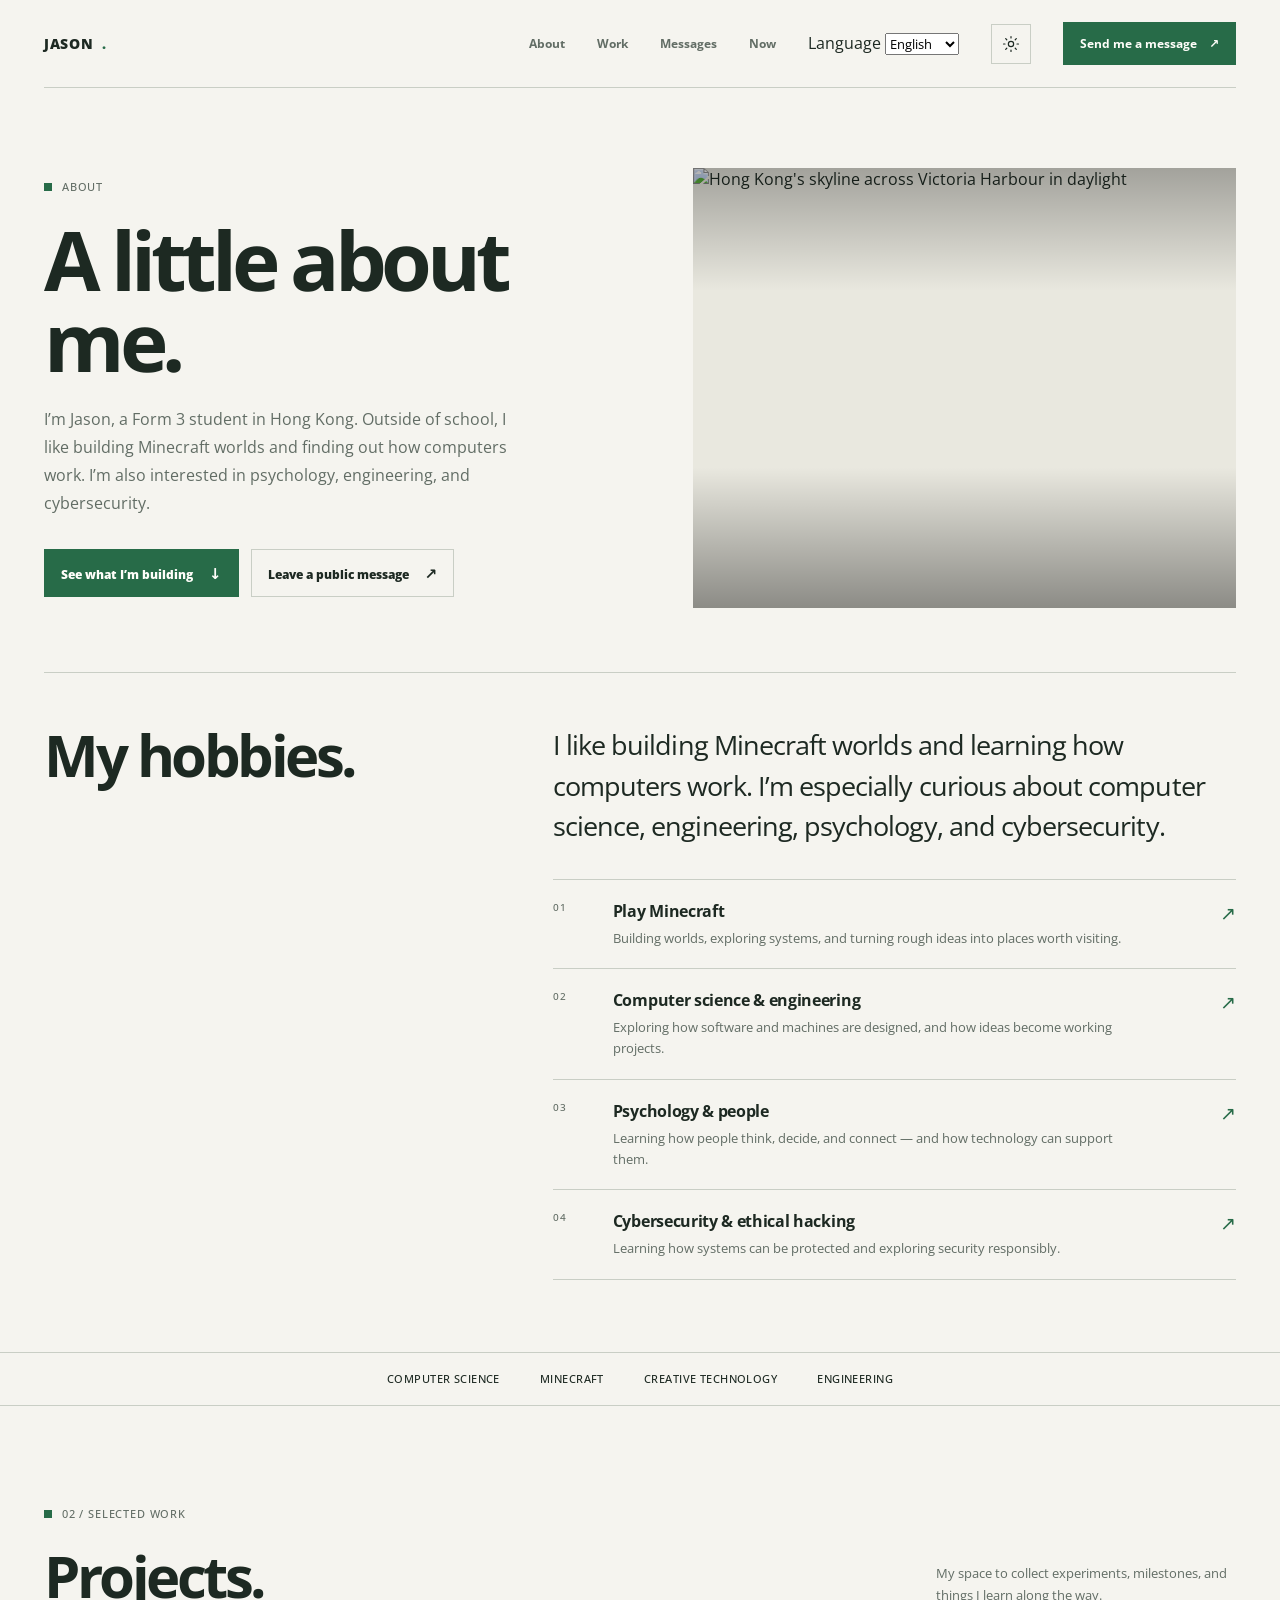
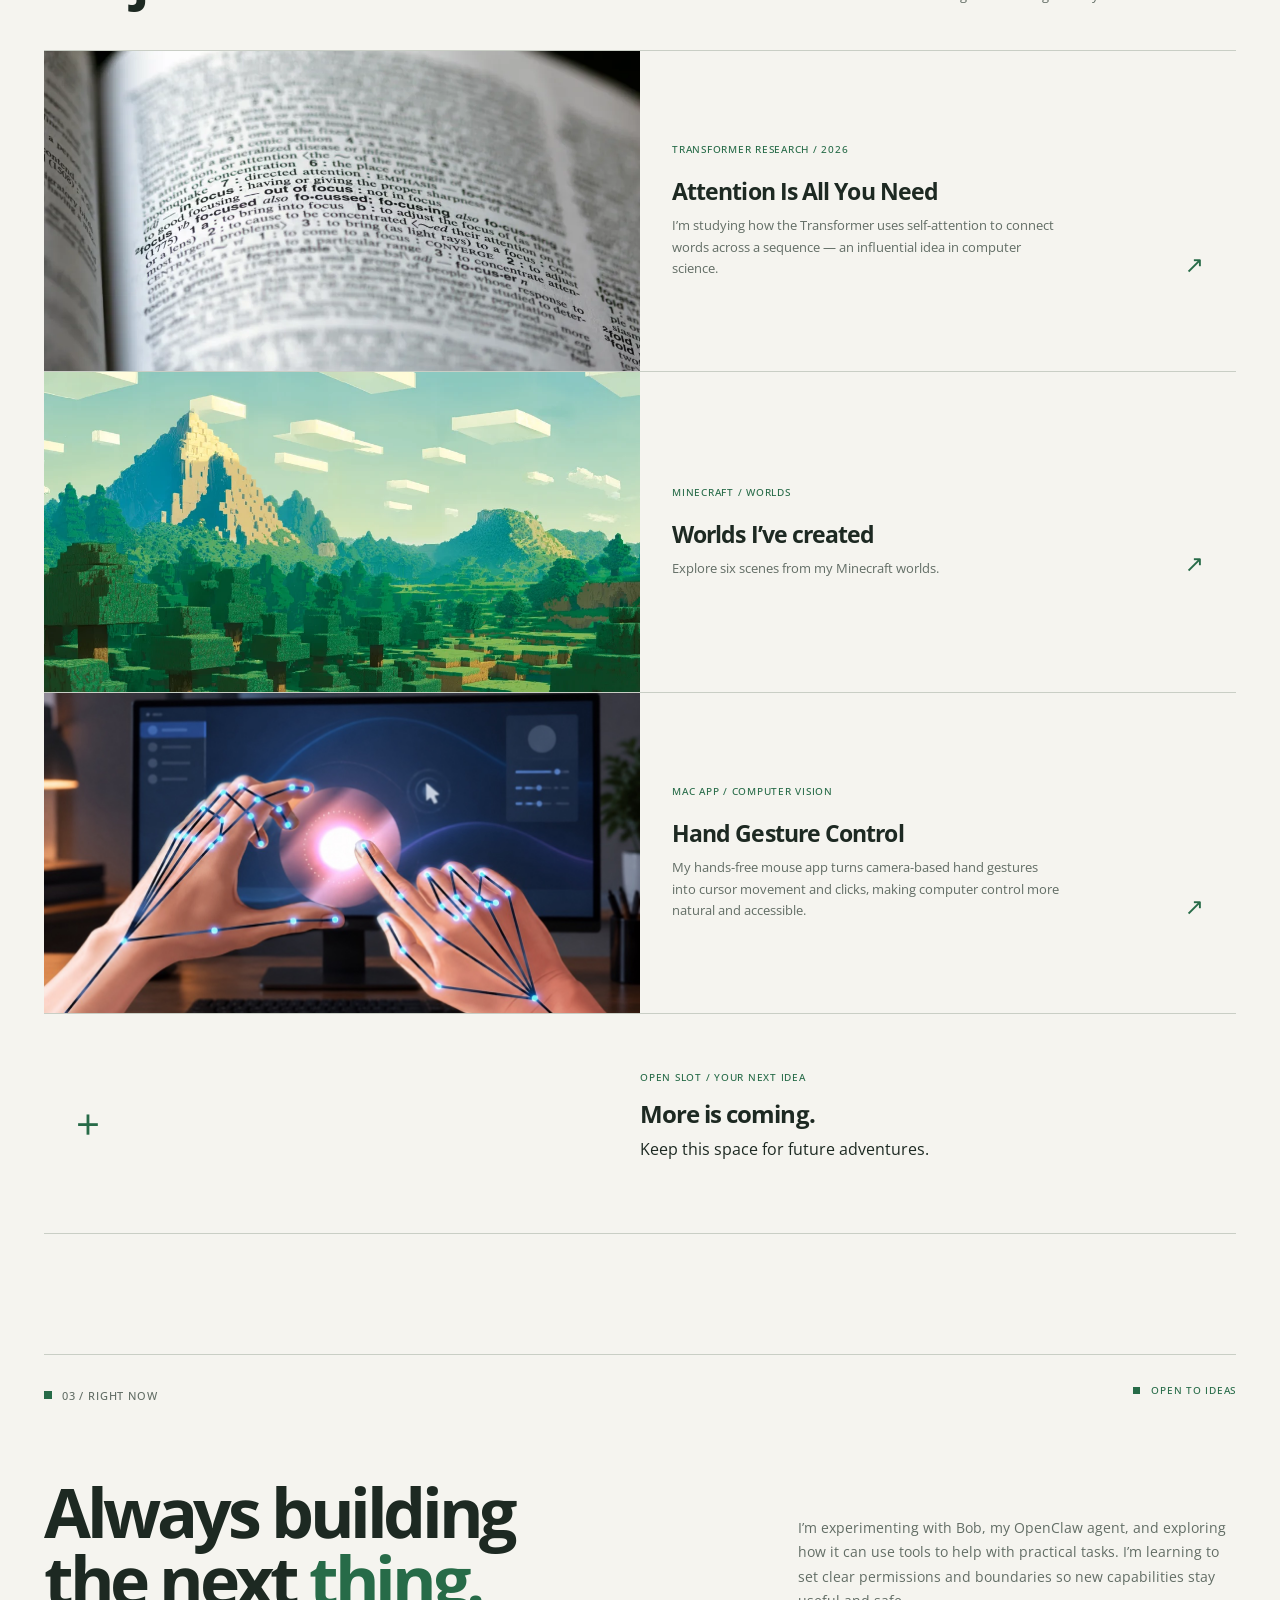
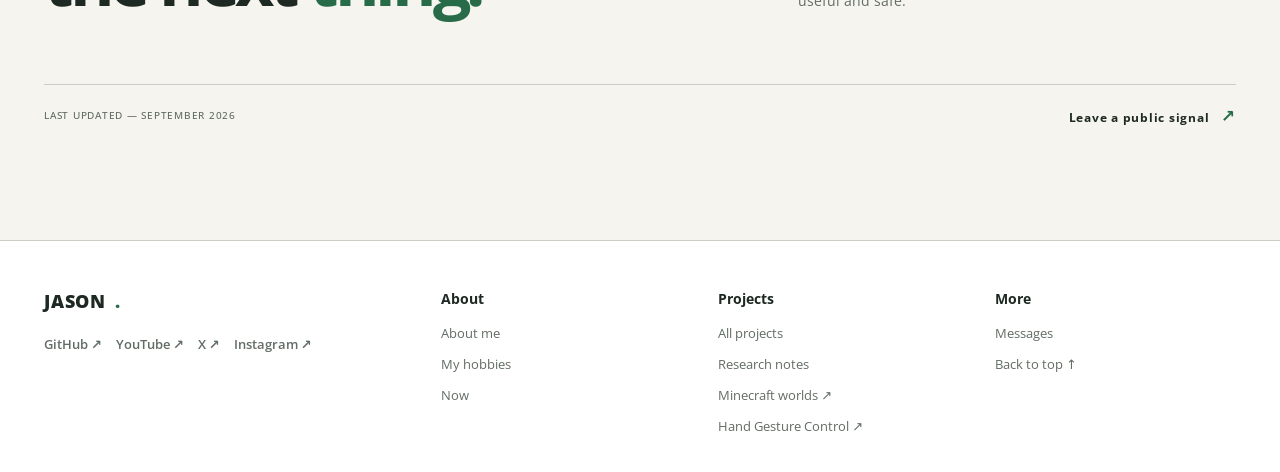
==== index.html @ 36f0b460 "Add language picker to homepage" ====
<!doctype html>
<html lang="en">
  <head>
    <meta charset="UTF-8" />
    <meta name="viewport" content="width=device-width, initial-scale=1.0" />
    <meta name="description" content="Jason's personal website." />
    <title>Jason — About Me</title>
    <script src="theme.js"></script>
    <script src="language.js" defer></script>
    <link rel="stylesheet" href="styles.css?v=about-socials-20260920" />
  </head>
  <body>
    <div class="page-glow glow-one"></div>
    <div class="page-glow glow-two"></div>

    <header class="site-header">
      <a class="brand" href="#top" aria-label="Jason home">
        <span class="brand-mark" aria-hidden="true"><i></i><i></i><i></i></span>
        JASON<span class="brand-dot">.</span>
      </a>
      <nav aria-label="Primary navigation">
        <a href="#about">About</a>
        <a href="#work">Work</a>
        <a href="guestbook.html">Messages</a>
        <a href="#now">Now</a>
      </nav>
      <label class="language-picker">
        <span class="sr-only">Language</span>
        <select class="language-select" aria-label="Language">
          <option value="en">English</option><option value="zh-Hant">繁體中文</option><option value="zh-Hans">简体中文</option><option value="fr">Français</option><option value="de">Deutsch</option><option value="it">Italiano</option><option value="es">Español</option><option value="ja">日本語</option>
        </select>
      </label>
      <button class="theme-toggle" type="button" aria-label="Switch to dark mode" title="Switch to dark mode" aria-pressed="false">
        <svg class="theme-icon-light" viewBox="0 0 24 24" aria-hidden="true"><circle cx="12" cy="12" r="3.5"/><path d="M12 2v2m0 16v2M4.93 4.93l1.42 1.42m11.3 11.3 1.42 1.42M2 12h2m16 0h2M4.93 19.07l1.42-1.42m11.3-11.3 1.42-1.42"/></svg>
        <svg class="theme-icon-dark" viewBox="0 0 24 24" aria-hidden="true"><path d="M20.2 15.2A8.5 8.5 0 0 1 8.8 3.8 8.6 8.6 0 1 0 20.2 15.2Z"/><path d="m16.8 4.2.5 1.5 1.5.5-1.5.5-.5 1.5-.5-1.5-1.5-.5 1.5-.5.5-1.5Z"/></svg>
      </button>
      <a class="header-cta guestbook-cta" href="guestbook.html">Send me a message <span>↗</span></a>
    </header>

    <main id="top">
      <section class="hero section-shell about-combined" id="about">
        <div class="hero-copy">
          <p class="eyebrow"><span></span> About</p>
          <h1>A little about me.</h1>
          <p class="hero-text">I’m Jason, a Form 3 student in Hong Kong. Outside of school, I like building Minecraft worlds and finding out how computers work. I’m also interested in psychology, engineering, and cybersecurity.</p>
          <div class="hero-actions">
            <a class="button button-primary" href="#work">See what I’m building <span>↓</span></a>
            <a class="button button-quiet" href="guestbook.html">Leave a public message <span>↗</span></a>
          </div>
        </div>

        <div class="hero-art">
          <img class="hero-photo" src="https://images.unsplash.com/photo-1579571107728-7ff5d90c8ad0?auto=format&amp;fit=crop&amp;w=1400&amp;q=82" alt="Hong Kong's skyline across Victoria Harbour in daylight" fetchpriority="high" decoding="async" />
          <a class="photo-credit hero-credit" href="https://unsplash.com/photos/city-skyline-across-body-of-water-during-daytime-u6mbOIE8nd4" target="_blank" rel="noreferrer"></a>
        </div>

        <div class="about-band">
          <div class="section-heading" id="hobbies">
            <h2>My hobbies.</h2>
          </div>
          <div class="about-content">
            <p class="large-copy">I like building Minecraft worlds and learning how computers work. I’m especially curious about computer science, engineering, psychology, and cybersecurity.</p>
            <div class="interest-list">
              <article><span class="number">01</span><div><h3>Play Minecraft</h3><p>Building worlds, exploring systems, and turning rough ideas into places worth visiting.</p></div><span class="arrow">↗</span></article>
              <article><span class="number">02</span><div><h3>Computer science &amp; engineering</h3><p>Exploring how software and machines are designed, and how ideas become working projects.</p></div><span class="arrow">↗</span></article>
              <article><span class="number">03</span><div><h3>Psychology &amp; people</h3><p>Learning how people think, decide, and connect — and how technology can support them.</p></div><span class="arrow">↗</span></article>
              <article><span class="number">04</span><div><h3>Cybersecurity &amp; ethical hacking</h3><p>Learning how systems can be protected and exploring security responsibly.</p></div><span class="arrow">↗</span></article>
            </div>
          </div>
        </div>
      </section>

      <section class="ticker" aria-label="Interests">
        <div class="ticker-track">
          <span>COMPUTER SCIENCE</span><i>✦</i><span>MINECRAFT</span><i>✦</i><span>CREATIVE TECHNOLOGY</span><i>✦</i><span>ENGINEERING</span><i>✦</i>
          <span>COMPUTER SCIENCE</span><i>✦</i><span>MINECRAFT</span><i>✦</i><span>CREATIVE TECHNOLOGY</span><i>✦</i><span>ENGINEERING</span><i>✦</i>
        </div>
      </section>

      <section class="section-shell work" id="work">
        <div class="section-heading work-heading">
          <div><p class="eyebrow"><span></span> 02 / Selected work</p><h2>Projects.</h2></div>
          <p>My space to collect experiments, milestones, and things I learn along the way.</p>
        </div>
        <div class="projects-grid">
          <a class="project-card featured project-link" href="attention.html" aria-label="Open Jason's Attention Is All You Need research page">
            <div class="project-visual neural" aria-hidden="true"><img class="cover-photo" src="out-of-focus.webp" alt="" loading="lazy" decoding="async" /></div>
            <div class="project-details"><p class="project-tag">TRANSFORMER RESEARCH / 2026</p><div><h3>Attention Is All You Need</h3><p>I’m studying how the Transformer uses self-attention to connect words across a sequence — an influential idea in computer science.</p></div><span aria-hidden="true">↗</span></div>
          </a>
          <a class="project-card project-link" href="worlds.html" target="_blank" rel="noreferrer" aria-label="Open Jason’s Minecraft worlds gallery in a new tab">
            <div class="project-visual terrain"><img class="cover-photo" src="minecraft-Paysage-montagnes_1024x1024.webp" alt="A Minecraft landscape with green forests, water, and a mountain peak" loading="lazy" decoding="async" /></div>
            <div class="project-details"><p class="project-tag">MINECRAFT / WORLDS</p><div><h3>Worlds I’ve created</h3><p>Explore six scenes from my Minecraft worlds.</p></div><span aria-hidden="true">↗</span></div>
          </a>
          <a class="project-card project-link" href="gesture/index.html/index.html" target="_blank" rel="noreferrer" aria-label="Open Jason's hand gesture control app project">
            <div class="project-visual gesture-visual" aria-hidden="true"><img class="cover-photo" src="hand-gesture-control-screen-site.jpg" alt="" loading="lazy" decoding="async" /></div>
            <div class="project-details"><p class="project-tag">MAC APP / COMPUTER VISION</p><div><h3>Hand Gesture Control</h3><p>My hands-free mouse app turns camera-based hand gestures into cursor movement and clicks, making computer control more natural and accessible.</p></div><span aria-hidden="true">↗</span></div>
          </a>
          <article class="project-card add-card">
            <div class="add-symbol" aria-hidden="true">+</div><div class="add-copy"><p class="project-tag">OPEN SLOT / YOUR NEXT IDEA</p><h3>More is coming.</h3><p>Keep this space for future adventures.</p></div>
          </article>
        </div>
      </section>

      <section class="section-shell now" id="now">
        <div class="now-card">
          <div class="now-header"><p class="eyebrow"><span></span> 03 / Right now</p><p class="status"><i></i> OPEN TO IDEAS</p></div>
          <div class="now-body"><h2>Always building<br>the next <em>thing.</em></h2><p>I’m experimenting with Bob, my OpenClaw agent, and exploring how it can use tools to help with practical tasks. I’m learning to set clear permissions and boundaries so new capabilities stay useful and safe.</p></div>
          <div class="now-footer"><span>LAST UPDATED — SEPTEMBER 2026</span><a href="guestbook.html">Leave a public signal <b>↗</b></a></div>
        </div>
      </section>
    </main>
    <footer class="site-footer"><div class="footer-identity"><a class="brand" href="#top">JASON<span class="brand-dot">.</span></a><nav class="footer-socials" aria-label="Social links"><a href="https://github.com/xxlotiv8" target="_blank" rel="noreferrer">GitHub ↗</a><a href="https://www.youtube.com/@Xlotiv8" target="_blank" rel="noreferrer">YouTube ↗</a><a href="https://x.com/xlotiv8" target="_blank" rel="noreferrer">X ↗</a><a href="https://www.instagram.com/xlotiv8/" target="_blank" rel="noreferrer">Instagram ↗</a></nav></div><div class="footer-column"><h2>About</h2><nav aria-label="About pages"><a href="index.html#about">About me</a><a href="index.html#hobbies">My hobbies</a><a href="index.html#now">Now</a></nav></div><div class="footer-column"><h2>Projects</h2><nav aria-label="Projects"><a href="index.html#work">All projects</a><a href="attention.html">Research notes</a><a href="worlds.html" target="_blank" rel="noreferrer">Minecraft worlds ↗</a><a href="gesture/index.html/index.html" target="_blank" rel="noreferrer">Hand Gesture Control ↗</a></nav></div><div class="footer-column"><h2>More</h2><nav aria-label="More pages"><a href="guestbook.html">Messages</a><a href="index.html#top">Back to top ↑</a></nav></div></footer>
  </body>
</html>
---- styles.css ----
@import url('https://fonts.googleapis.com/css2?family=Open+Sans:wght@400;500;600;700;800&display=swap');

:root {
  color-scheme: light;
  --paper: #f5f4ef;
  --paper-deep: #e9e8df;
  --white: #fffefa;
  --ink: #1d2922;
  --muted: #626d65;
  --line: #c9cec5;
  --accent: #276b48;
  --accent-soft: #dce8dc;
  --font: 'Open Sans', ui-sans-serif, system-ui, sans-serif;
  --mono: var(--font);
  --sans: var(--font);
  --display: var(--font);
}

* { box-sizing: border-box; font-family: var(--font) !important; }
*::before, *::after { font-family: var(--font) !important; }
html { scroll-behavior: smooth; scroll-padding-top: 88px; }
body { margin: 0; overflow-x: hidden; background: var(--paper); color: var(--ink); font-family: var(--sans); }
body::before { content: none; }
::selection { background: var(--accent); color: var(--white); }
a { color: inherit; }
button, input, textarea { font: inherit; }
button, a { -webkit-tap-highlight-color: transparent; }
.page-glow { display: none; }
.site-header, .section-shell, footer { width: min(100% - 64px, 1192px); margin-inline: auto; }

.site-header { min-height: 88px; display: flex; align-items: center; justify-content: space-between; gap: 32px; border-bottom: 1px solid var(--line); position: relative; z-index: 2; }
.brand { display: inline-flex; align-items: center; gap: 9px; color: var(--ink); text-decoration: none; font-size: 14px; font-weight: 800; letter-spacing: .045em; }
.brand-dot { color: var(--accent); }
.brand-mark { display: none; }
.site-header nav { display: flex; gap: 32px; margin-left: auto; }
.site-header nav a, .header-cta, footer > a:last-child { color: var(--muted); text-decoration: none; font-size: 12px; font-weight: 700; transition: color .16s ease; }
.site-header nav a:hover, footer > a:last-child:hover { color: var(--accent); }
.site-header nav a:focus-visible, a:focus-visible, button:focus-visible { outline: 2px solid var(--accent); outline-offset: 4px; }
.theme-toggle { width: 40px; height: 40px; flex: 0 0 40px; display: grid; place-items: center; padding: 0; border: 1px solid var(--line); border-radius: 0; background: transparent; color: var(--ink); cursor: pointer; transition: color .16s ease, background-color .16s ease, border-color .16s ease; }
.theme-toggle:hover { border-color: var(--accent); color: var(--accent); }
.theme-toggle svg { width: 18px; height: 18px; fill: none; stroke: currentColor; stroke-linecap: round; stroke-linejoin: round; stroke-width: 1.6; }
.theme-icon-dark, [data-theme="dark"] .theme-icon-light { display: none; }
[data-theme="dark"] .theme-icon-dark { display: block; }
.header-cta { color: var(--ink); }
.guestbook-cta { display: inline-flex; align-items: center; gap: 12px; padding: 12px 16px; border: 1px solid var(--accent); background: var(--accent); color: var(--white); }
.guestbook-cta span { color: inherit; }
.guestbook-cta:hover { background: transparent; color: var(--accent); }

.hero { min-height: 608px; padding: 80px 0 72px; display: grid; grid-template-columns: 1fr .94fr; align-items: center; gap: 72px; }
.hero-copy { max-width: 580px; }
.eyebrow { display: flex; align-items: center; gap: 10px; margin: 0 0 24px; color: var(--muted); font: 500 11px/1.4 var(--mono); letter-spacing: .075em; text-transform: uppercase; }
.eyebrow span { display: inline-block; width: 8px; height: 8px; flex: 0 0 8px; background: var(--accent); }
h1, h2, h3, p { margin-top: 0; }
h1, h2, h3 { font-family: var(--display); }
h1 { max-width: 680px; margin-bottom: 24px; font-size: clamp(48px, 6.7vw, 82px); line-height: .99; font-weight: 700; letter-spacing: -.065em; }
em { color: var(--accent); font-family: var(--font); font-style: normal; font-weight: inherit; letter-spacing: inherit; }
.hero-text { max-width: 490px; margin-bottom: 32px; color: var(--muted); font-size: 16px; line-height: 1.75; }
.hero-actions { display: flex; flex-wrap: wrap; align-items: center; gap: 12px; }
.button { display: inline-block; padding: 13px 16px; border: 1px solid var(--line); text-decoration: none; font-size: 12px; font-weight: 800; transition: color .16s ease, background-color .16s ease, border-color .16s ease; }
.button-primary { border-color: var(--accent); background: var(--accent); color: var(--white); }
.button-primary:hover { background: #1f583a; border-color: #1f583a; }
.button-quiet { color: var(--ink); }
.button-quiet:hover { border-color: var(--accent); color: var(--accent); }
.button span { padding-left: 13px; font-size: 15px; }

.hero-art { height: 440px; min-width: 0; position: relative; overflow: hidden; background: var(--paper-deep); border: 0; isolation: isolate; }
.hero-art::after { content: ""; position: absolute; inset: 0; z-index: 0; background: linear-gradient(180deg, rgb(0 0 0 / 30%), transparent 28%, transparent 68%, rgb(0 0 0 / 40%)); pointer-events: none; }
.hero-photo { display: block; width: 100%; height: 100%; object-fit: cover; object-position: center 56%; }
.art-label { position: absolute; z-index: 1; margin: 0; color: var(--muted); font: 500 10px/1.4 var(--mono); letter-spacing: .08em; }
.label-top { top: 16px; left: 18px; }
.label-bottom { right: 18px; bottom: 16px; color: #fff; }
.hero-art .art-label { color: #fff; text-shadow: 0 1px 8px rgb(0 0 0 / 55%); }
.photo-credit { position: absolute; z-index: 1; left: 16px; bottom: 16px; color: #fff; font: 500 9px/1.4 var(--mono); letter-spacing: .02em; text-shadow: 0 1px 8px rgb(0 0 0 / 70%); }
.hero-credit { text-decoration: none; }
.hero-credit:hover { text-decoration: underline; }

.ticker { position: relative; z-index: 1; border-block: 1px solid var(--line); background: transparent; color: var(--ink); white-space: normal; overflow: hidden; }
.ticker-track { min-height: 52px; padding: 12px 32px; display: flex; flex-wrap: wrap; align-items: center; justify-content: center; gap: 0; animation: none; font: 500 11px/1.5 var(--mono); letter-spacing: .04em; }
.ticker-track span { padding-inline: 20px; }
.ticker-track span + span { border-left: 1px solid var(--line); }
.ticker-track i, .ticker-track > :nth-child(n + 9) { display: none; }

.about { padding: 128px 0 100px; display: grid; grid-template-columns: .78fr 1.22fr; gap: 72px; }
.section-heading h2 { margin: 0; font-size: clamp(38px, 4.6vw, 58px); line-height: 1.04; letter-spacing: -.06em; }
.large-copy { max-width: 720px; margin: 0 0 36px; color: var(--ink); font-size: clamp(20px, 2.4vw, 27px); line-height: 1.5; letter-spacing: -.035em; }
.interest-list { border-top: 1px solid var(--line); }
.interest-list article { padding: 20px 0; display: grid; grid-template-columns: 48px 1fr 20px; gap: 12px; align-items: start; border-bottom: 1px solid var(--line); }
.number, .project-tag, .status, .now-footer, .research-kicker, .diagram-number { color: var(--muted); font: 500 10px/1.5 var(--mono); letter-spacing: .075em; }
.interest-list h3 { margin: 0 0 6px; font-size: 16px; letter-spacing: -.02em; }
.interest-list p { max-width: 520px; margin: 0; color: var(--muted); font-size: 13px; line-height: 1.6; }
.arrow { color: var(--accent); font-size: 19px; text-align: right; }

.work { padding: 100px 0 120px; }
.work-heading { margin-bottom: 44px; display: flex; justify-content: space-between; align-items: end; gap: 32px; }
.work-heading > p { max-width: 300px; margin: 0; color: var(--muted); font-size: 13px; line-height: 1.65; }
.projects-grid { display: grid; grid-template-columns: minmax(0, 1fr); row-gap: 0; }
.project-card { min-width: 0; min-height: 0; display: grid; grid-template-columns: minmax(0, 1fr) minmax(0, 1fr); align-items: stretch; border: 0; border-bottom: 1px solid var(--line); background: transparent; }
.project-card:hover { transform: none; border-color: var(--line); }
.project-card.featured { grid-column: auto; min-height: 0; grid-template-columns: minmax(0, 1fr) minmax(0, 1fr); border-top: 1px solid var(--line); }
.project-link { color: var(--ink); text-decoration: none; cursor: pointer; }
.project-link:focus-visible { outline: 2px solid var(--accent); outline-offset: 5px; }
.project-visual { min-height: 300px; position: relative; overflow: hidden; background: var(--paper-deep); }
.featured .project-visual { min-height: 340px; }
.cover-photo { position: absolute; inset: 0; display: block; width: 100%; height: 100%; object-fit: cover; object-position: center; }
.project-visual .photo-credit { left: 12px; bottom: 10px; font-size: 9px; }
.project-details { min-height: 0; padding: 32px; display: grid; grid-template-columns: 1fr auto; gap: 18px; align-content: center; }
.featured .project-details { align-content: center; padding: 32px; }
.project-details .project-tag { grid-column: 1 / -1; margin: 0; color: var(--accent); }
.project-details h3, .add-card h3 { margin: 0 0 8px; font-size: clamp(19px, 2vw, 23px); letter-spacing: -.04em; }
.project-details p:not(.project-tag), .add-card > p:last-child { max-width: 390px; margin: 0; color: var(--muted); font-size: 13px; line-height: 1.65; }
.project-details > span, .project-details a { align-self: end; color: var(--accent); font-size: 23px; text-decoration: none; }
.neural, .terrain, .gesture-visual { background: var(--paper-deep); }
.cursor-trail, .gesture-ray { fill: none; stroke: var(--accent); stroke-width: 2; }
.cursor-point { fill: var(--accent); }
.add-card { min-height: 220px; padding: 24px 32px; grid-template-columns: 1fr 1fr; align-items: center; border-top: 0; }
.add-symbol { margin: 0; color: var(--accent); font: 400 42px/1 var(--sans); }
.add-copy { padding: 24px 0; }
.add-card .project-tag { margin-bottom: 12px; color: var(--accent); }
.add-card h3 { font-size: 24px; }

.now { padding: 0 0 112px; }
.now-card { position: relative; padding: 28px 0 0; overflow: hidden; border: 0; border-top: 1px solid var(--line); background: transparent; }
.now-card::after { content: none; }
.now-header, .now-footer { display: flex; justify-content: space-between; align-items: center; gap: 24px; }
.now-header .eyebrow { margin: 0; }
.status { color: var(--accent); }
.status i { display: inline-block; width: 7px; height: 7px; margin-right: 8px; background: var(--accent); }
.now-body { padding: 70px 0; display: grid; grid-template-columns: 1fr .65fr; gap: 80px; align-items: end; }
.now-body h2 { margin: 0; font-size: clamp(40px, 5.4vw, 68px); line-height: 1; letter-spacing: -.065em; }
.now-body > p { max-width: 430px; margin: 0; color: var(--muted); font-size: 14px; line-height: 1.75; }
.now-footer { padding-top: 18px; border-top: 1px solid var(--line); }
.now-footer a { color: var(--ink); text-decoration: none; font-size: 12px; font-weight: 700; }
.now-footer b { margin-left: 8px; color: var(--accent); font-size: 17px; }

.guestbook { padding: 0 0 120px; display: grid; grid-template-columns: .72fr 1.28fr; gap: 72px; align-items: start; }
.guestbook-page-shell { min-height: calc(100vh - 170px); padding-top: 72px; }
.guestbook::before { content: none; }
.guestbook-intro { padding-top: 12px; }
.guestbook-intro h1 { margin: 0 0 20px; font-size: clamp(40px, 4.7vw, 60px); line-height: 1.02; letter-spacing: -.06em; }
.guestbook-intro h2 { margin: 0 0 20px; font-size: clamp(40px, 4.7vw, 60px); line-height: 1.02; letter-spacing: -.06em; }
.guestbook-intro > p:not(.eyebrow) { max-width: 320px; color: var(--muted); font-size: 14px; line-height: 1.75; }
.guestbook-note { color: var(--accent) !important; font: 500 10px/1.6 var(--mono) !important; }
.guestbook-panel { border: 1px solid var(--line); background: var(--white); box-shadow: none; }
.guestbook-panel form { padding: 24px; display: grid; gap: 10px; border-bottom: 1px solid var(--line); }
.guestbook-panel label { margin-top: 5px; color: var(--muted); font: 500 10px/1.4 var(--mono); letter-spacing: .065em; }
.guestbook-panel input, .guestbook-panel textarea { width: 100%; appearance: none; padding: 13px 14px; border: 1px solid var(--line); border-radius: 0; outline: 0; background: var(--paper); color: var(--ink); font: 13px var(--sans); }
.guestbook-panel input:focus, .guestbook-panel textarea:focus { border-color: var(--accent); box-shadow: 0 0 0 1px var(--accent); }
.guestbook-panel textarea { min-height: 104px; resize: vertical; }
.form-footer { margin-top: 8px; display: flex; align-items: center; justify-content: space-between; gap: 16px; }
.form-footer span { color: var(--muted); font: 500 10px var(--mono); letter-spacing: .05em; }
.form-footer span i { display: inline-block; width: 7px; height: 7px; margin-right: 8px; background: var(--accent); }
.form-footer button, .reply-form button { padding: 12px 16px; border: 1px solid var(--accent); background: var(--accent); color: var(--white); font-size: 12px; font-weight: 800; cursor: pointer; box-shadow: none; }
.form-footer button:hover, .reply-form button:hover { background: #1f583a; transform: none; box-shadow: none; }
.form-footer b { margin-left: 8px; font-size: 15px; }
.owner-bar { padding: 13px 24px; display: flex; align-items: center; justify-content: space-between; gap: 16px; border-bottom: 1px solid var(--line); }
.owner-bar button { padding: 0; border: 0; background: transparent; color: var(--accent); font: 600 10px var(--mono); cursor: pointer; }
.owner-bar span { color: var(--muted); font: 10px var(--mono); text-align: right; }
.guestbook-messages { padding: 0 24px; }
.guestbook-messages article, .guestbook-messages .guest-entry { padding: 17px 0; display: grid; grid-template-columns: 1fr auto; gap: 4px; border-bottom: 1px solid var(--line); }
.guestbook-messages h3 { margin: 0; font-size: 13px; }
.guestbook-messages time { color: var(--muted); font: 10px var(--mono); }
.guestbook-messages article p, .guestbook-messages .guest-entry > p { grid-column: 1 / -1; margin: 5px 0 0; color: var(--muted); font-size: 13px; line-height: 1.6; }
.empty-message { margin: 0; padding: 28px 0; color: var(--muted); font: 11px var(--mono); text-align: center; }
.reply-toggle { grid-column: 1 / -1; justify-self: start; padding: 8px 0 0; border: 0; background: transparent; color: var(--accent); font: 600 10px var(--mono); cursor: pointer; }
.replies { grid-column: 1 / -1; margin-top: 10px; padding-left: 14px; border-left: 1px solid var(--accent); }
.replies article { padding: 12px 0 0; }
.replies h4 { margin: 0; color: var(--accent); font-size: 12px; }
.replies p { grid-column: 1 / -1; margin: 4px 0 0; color: var(--muted); font-size: 12px; line-height: 1.6; }
.reply-form { grid-column: 1 / -1; margin-top: 12px; padding: 12px; display: grid; gap: 9px; background: var(--paper); }
.reply-form textarea { height: 72px; padding: 10px; border: 1px solid var(--line); background: var(--white); color: var(--ink); font: 12px var(--sans); resize: vertical; }
.reply-form textarea:focus { border-color: var(--accent); }
.reply-form button { justify-self: end; padding: 9px 12px; font-size: 10px; }
footer { min-height: 82px; padding: 20px 0 26px; display: flex; align-items: center; justify-content: space-between; gap: 20px; border-top: 1px solid var(--line); }
footer.site-footer { min-height: 184px; padding: 28px 0 32px; display: grid; grid-template-columns: 1fr auto; align-items: center; gap: 32px; border-top: 2px solid var(--ink); }
footer p { margin: 0; color: var(--muted); font-size: 11px; }

/* Research page shares the same quiet editorial system. */
.research-page { background: var(--paper); }
.research-shell { width: min(100% - 64px, 1120px); margin: auto; padding: 64px 0 100px; }
.research-hero { max-width: 820px; padding: 78px 0 94px; }
.research-kicker, .diagram-number { margin: 0 0 18px; color: var(--accent); }
.research-hero h1 { max-width: 840px; font-size: clamp(56px, 8vw, 100px); }
.research-lead { max-width: 610px; color: var(--muted); font-size: 18px; line-height: 1.75; }
.research-photo { position: relative; width: 100%; height: clamp(240px, 36vw, 420px); margin: 42px 0 0; overflow: hidden; background: var(--paper-deep); }
.research-photo img { display: block; width: 100%; height: 100%; object-fit: cover; object-position: center 55%; }
.research-photo figcaption { position: absolute; right: 14px; bottom: 12px; color: #fff; font: 500 9px/1.4 var(--mono); text-shadow: 0 1px 8px rgb(0 0 0 / 70%); }
.research-photo figcaption a { color: inherit; text-decoration: none; }
.research-photo figcaption a:hover { text-decoration: underline; }
.research-section { padding: 64px 0; border-top: 1px solid var(--line); }
.two-col { display: grid; grid-template-columns: .95fr 1.05fr; gap: 72px; }
.research-section h2 { margin: 0; font-size: clamp(32px, 4vw, 48px); line-height: 1.08; letter-spacing: -.055em; }
.body-copy { color: var(--muted); font-size: 15px; line-height: 1.8; }
.body-copy p { margin-bottom: 20px; }
.body-copy b { color: var(--accent); font-weight: 700; }
.compact { padding-bottom: 42px; }
.diagram-card { min-height: 350px; margin: 0 0 24px; display: grid; grid-template-columns: .7fr 1.3fr; overflow: hidden; border: 1px solid var(--line); background: var(--white); }
.diagram-copy { padding: 30px; display: flex; flex-direction: column; justify-content: center; border-right: 1px solid var(--line); }
.diagram-copy h2 { margin: 0 0 16px; font-size: clamp(25px, 3vw, 38px); line-height: 1.08; letter-spacing: -.05em; }
.diagram-copy > p:last-child { margin: 0; color: var(--muted); font-size: 13px; line-height: 1.7; }
.diagram-visual { min-width: 0; padding: 24px; display: flex; align-items: center; justify-content: center; background: #edeee7; }
.diagram-visual svg { width: 100%; max-width: 700px; }
.attention-line { fill: none; stroke: #8d998e; stroke-width: 2; }
.attention-line.strong { stroke: var(--accent); stroke-width: 3; }
.attention-line.faint { stroke: #bdc5bb; stroke-dasharray: 5 8; }
.tokens rect { fill: var(--paper); stroke: #8d998e; }
.tokens text, .svg-label, .score, .flow-box text { fill: var(--ink); font: 600 12px var(--mono); text-anchor: middle; letter-spacing: .04em; }
.tokens text { font-size: 11px; }
.svg-label { fill: var(--accent); font-size: 10px; }
.score { fill: var(--white); font-size: 11px; }
.focus-ring, .combine { fill: var(--accent); }
.flow-box rect { fill: var(--paper); stroke: var(--accent); stroke-width: 1.5; }
.flow-box.orange rect { stroke: var(--accent); }
.flow-box text:nth-of-type(2) { fill: var(--muted); font: 400 9px var(--mono); }
.flow-line { fill: none; stroke: var(--accent); stroke-width: 2; }
.combine-text { fill: var(--white); font: 700 9px var(--mono); text-anchor: middle; }
.heads { flex-direction: column; gap: 18px; text-align: center; }
.head-input, .head-output { padding: 11px 17px; border: 1px solid var(--accent); color: var(--accent); background: transparent; font: 600 11px var(--mono); letter-spacing: .08em; }
.head-output { background: var(--accent); color: var(--white); }
.head-grid { width: 100%; max-width: 590px; display: grid; grid-template-columns: repeat(4, 1fr); gap: 8px; }
.head-grid div { padding: 18px 8px; border: 1px solid var(--line); background: var(--paper); color: var(--ink); font: 600 11px/1.5 var(--mono); }
.head-grid span { color: var(--muted); font-size: 10px; }
.research-ending { padding: 128px 0 24px; text-align: center; }
.research-ending .eyebrow { justify-content: center; }
.research-ending h2 { margin: 0 auto 32px; font-size: clamp(38px, 5.5vw, 68px); line-height: 1.05; letter-spacing: -.06em; }
.research-ending .button { margin: auto; }
.research-page footer { width: min(100% - 64px, 1120px); }
.research-page svg marker path { fill: var(--accent); }

@media (max-width: 760px) {
  .site-header, .section-shell, footer { width: calc(100% - 40px); }
  .site-header { min-height: 72px; gap: 14px; }
  .site-header nav { display: none; }
  .guestbook-cta { padding: 10px 12px; font-size: 11px; }
  .hero { min-height: 0; padding: 64px 0 56px; display: block; }
  h1 { font-size: clamp(46px, 13vw, 68px); }
  .hero-text { font-size: 15px; }
  .hero-art { height: 320px; margin-top: 44px; }
  .ticker-track { justify-content: flex-start; padding-inline: 12px; }
  .ticker-track span { padding-inline: 12px; }
  .about { padding: 88px 0 64px; display: block; }
  .about .section-heading { margin-bottom: 32px; }
  .large-copy { font-size: 21px; }
  .work { padding: 72px 0 84px; }
  .work-heading { display: block; }
  .work-heading > p { margin-top: 18px; }
  .projects-grid { display: grid; grid-template-columns: minmax(0, 1fr); }
  .project-card, .project-card.featured { margin: 0; display: grid; grid-template-columns: minmax(0, .8fr) minmax(0, 1.2fr); }
  .project-visual, .featured .project-visual { width: 100%; min-height: 190px; height: auto; }
  .project-details, .featured .project-details { width: 100%; padding: 20px; }
  .add-card { min-height: 180px; }
  .guestbook { grid-template-columns: 1fr; gap: 28px; }
  .guestbook-page-shell { padding-top: 48px; }
  .now { padding-bottom: 76px; }
  .now-card { padding-top: 20px; }
  .now-header { align-items: flex-start; }
  .now-header .eyebrow { max-width: 60%; }
  .now-body { padding: 48px 0; display: block; }
  .now-body > p { margin-top: 22px; }
  .now-footer { align-items: flex-start; }
  .guestbook { padding-bottom: 76px; display: block; }
  .guestbook-intro { padding-bottom: 28px; }
  .guestbook-panel form { padding: 20px; }
  .guestbook-messages { padding-inline: 20px; }
  .owner-bar { padding-inline: 20px; }
  .owner-bar span { max-width: 44%; font-size: 9px; }
  footer { min-height: 72px; }
  footer.site-footer { min-height: 0; padding: 24px 0 32px; grid-template-columns: 1fr; align-items: start; gap: 22px; }
  footer p { display: none; }
  .research-shell { width: calc(100% - 40px); padding: 34px 0 72px; }
  .research-hero { padding: 50px 0 66px; }
  .research-lead { font-size: 16px; }
  .two-col { display: block; }
  .two-col > div:first-child { margin-bottom: 24px; }
  .research-section { padding: 48px 0; }
  .diagram-card { min-height: 0; display: block; }
  .diagram-copy { padding: 24px; border-right: 0; border-bottom: 1px solid var(--line); }
  .diagram-visual { min-height: 260px; padding: 14px; }
  .head-grid { grid-template-columns: repeat(2, 1fr); }
  .research-ending { padding: 82px 0 18px; }
  .attention-diagram .diagram-visual { overflow-x: auto; }
  .attention-diagram svg { min-width: 540px; }
  .research-page footer { width: calc(100% - 40px); }
}

@media (prefers-reduced-motion: reduce) {
  html { scroll-behavior: auto; }
  *, *::before, *::after { animation-duration: .01ms !important; animation-iteration-count: 1 !important; transition-duration: .01ms !important; }
}

/* The same editorial palette, tuned for low-light reading. */
[data-theme="dark"] {
  color-scheme: dark;
  --paper: #151c18;
  --paper-deep: #202a23;
  --white: #1d2720;
  --ink: #edf1e9;
  --muted: #a5b2a6;
  --line: #3a493e;
  --accent: #83bd91;
  --accent-soft: #293e30;
}

[data-theme="dark"] .button-primary:hover, [data-theme="dark"] .form-footer button:hover, [data-theme="dark"] .reply-form button:hover { background: #6fa97e; border-color: #6fa97e; color: #101811; }
[data-theme="dark"] .neural, [data-theme="dark"] .terrain, [data-theme="dark"] .gesture-visual, [data-theme="dark"] .diagram-visual { background: var(--paper-deep); }
[data-theme="dark"] .attention-line { stroke: #839487; }
[data-theme="dark"] .attention-line.faint { stroke: #536457; }
[data-theme="dark"] .tokens rect { stroke: #718575; }
[data-theme="dark"] .diagram-visual { color: var(--ink); }


/* Portfolio refinements: combine the intro and About as one section. */
.hero.about-combined { min-height: 0; grid-template-areas: "intro art" "about about"; row-gap: 64px; }
.hero.about-combined .hero-copy { grid-area: intro; }
.hero.about-combined .hero-art { grid-area: art; }
.about-band { grid-area: about; padding-top: 52px; display: grid; grid-template-columns: .78fr 1.22fr; gap: 72px; border-top: 1px solid var(--line); }
.about-band .large-copy { margin-bottom: 32px; }

/* Keep all project images on the same crop and height. */
.project-visual, .featured .project-visual { height: 320px; min-height: 0; }

.footer-socials { display: flex; align-items: center; gap: 20px; margin-left: auto; }
.footer-identity { display: flex; flex-direction: column; align-items: flex-start; gap: 14px; }
.site-footer .brand { font-size: 16px; }
.site-footer .footer-socials { flex-wrap: wrap; justify-content: flex-start; gap: 8px 16px; margin: 0; }
.footer-pages { display: grid; grid-template-columns: repeat(2, max-content); justify-content: end; gap: 12px 28px; }
.footer-pages a { color: var(--muted); text-decoration: none; font-size: 12px; font-weight: 700; }
.footer-pages a:hover { color: var(--accent); }
.footer-socials span { color: var(--muted); font: 500 10px/1.5 var(--mono); letter-spacing: .075em; }
.footer-socials a { color: var(--ink); text-decoration: none; font-size: 12px; font-weight: 700; }
.footer-socials a:hover { color: var(--accent); }

@media (max-width: 760px) {
  .hero.about-combined { padding-bottom: 52px; }
  .about-band { margin-top: 48px; padding-top: 36px; display: block; }
  .about-band .section-heading { margin-bottom: 28px; }
  .project-visual, .featured .project-visual { width: 100%; height: 190px; min-height: 0; }
  .footer-socials { gap: 12px; margin-left: 0; }
  .footer-pages { grid-template-columns: repeat(2, max-content); justify-content: start; gap: 10px 20px; }
  .footer-socials span { display: none; }
}


/* Full-width, multi-column portfolio footer. */
footer.site-footer { width: 100%; max-width: none; min-height: 0; margin: 0; padding: 48px max(28px, calc((100% - 1192px) / 2)) 36px; display: grid; grid-template-columns: minmax(220px, 1.2fr) repeat(3, minmax(120px, .8fr)); align-items: start; gap: 36px; border-top: 1px solid #344139; background: #121a15; color: #edf1e9; }
.site-footer .brand { color: #edf1e9; font-size: 18px; font-weight: 800; }
.site-footer .brand-dot { color: #39ce7e; }
.footer-identity { display: flex; flex-direction: column; align-items: flex-start; gap: 22px; }
.site-footer .footer-socials { display: flex; flex-wrap: wrap; justify-content: flex-start; gap: 12px 14px; margin: 0; }
.site-footer .footer-socials a { color: #aeb9b0; font-size: 13px; font-weight: 600; }
.footer-column h2 { margin: 0 0 16px; color: #f2f5f1; font-size: 14px; font-weight: 700; letter-spacing: 0; }
.footer-column nav { display: grid; justify-items: start; gap: 12px; }
.footer-column nav a { color: #aeb9b0; text-decoration: none; font-size: 13px; line-height: 1.45; }
.site-footer .footer-socials a:hover, .footer-column nav a:hover { color: #39ce7e; }
@media (max-width: 760px) { footer.site-footer { grid-template-columns: repeat(2, minmax(0, 1fr)); gap: 28px 20px; padding: 34px 20px; } .footer-identity { grid-row: span 2; } }
@media (max-width: 480px) { footer.site-footer { grid-template-columns: 1fr; gap: 24px; } .footer-identity { grid-row: auto; } }


/* Footer colors follow the selected site theme. */
footer.site-footer { background: #fff; color: var(--ink); border-top-color: var(--line); }
[data-theme="dark"] footer.site-footer { background: var(--paper-deep); }
.site-footer .brand { color: var(--ink); }
.site-footer .brand-dot { color: var(--accent); }
.site-footer .footer-socials a, .footer-column nav a { color: var(--muted); }
.footer-column h2 { color: var(--ink); }
.site-footer .footer-socials a:hover, .footer-column nav a:hover { color: var(--accent); }
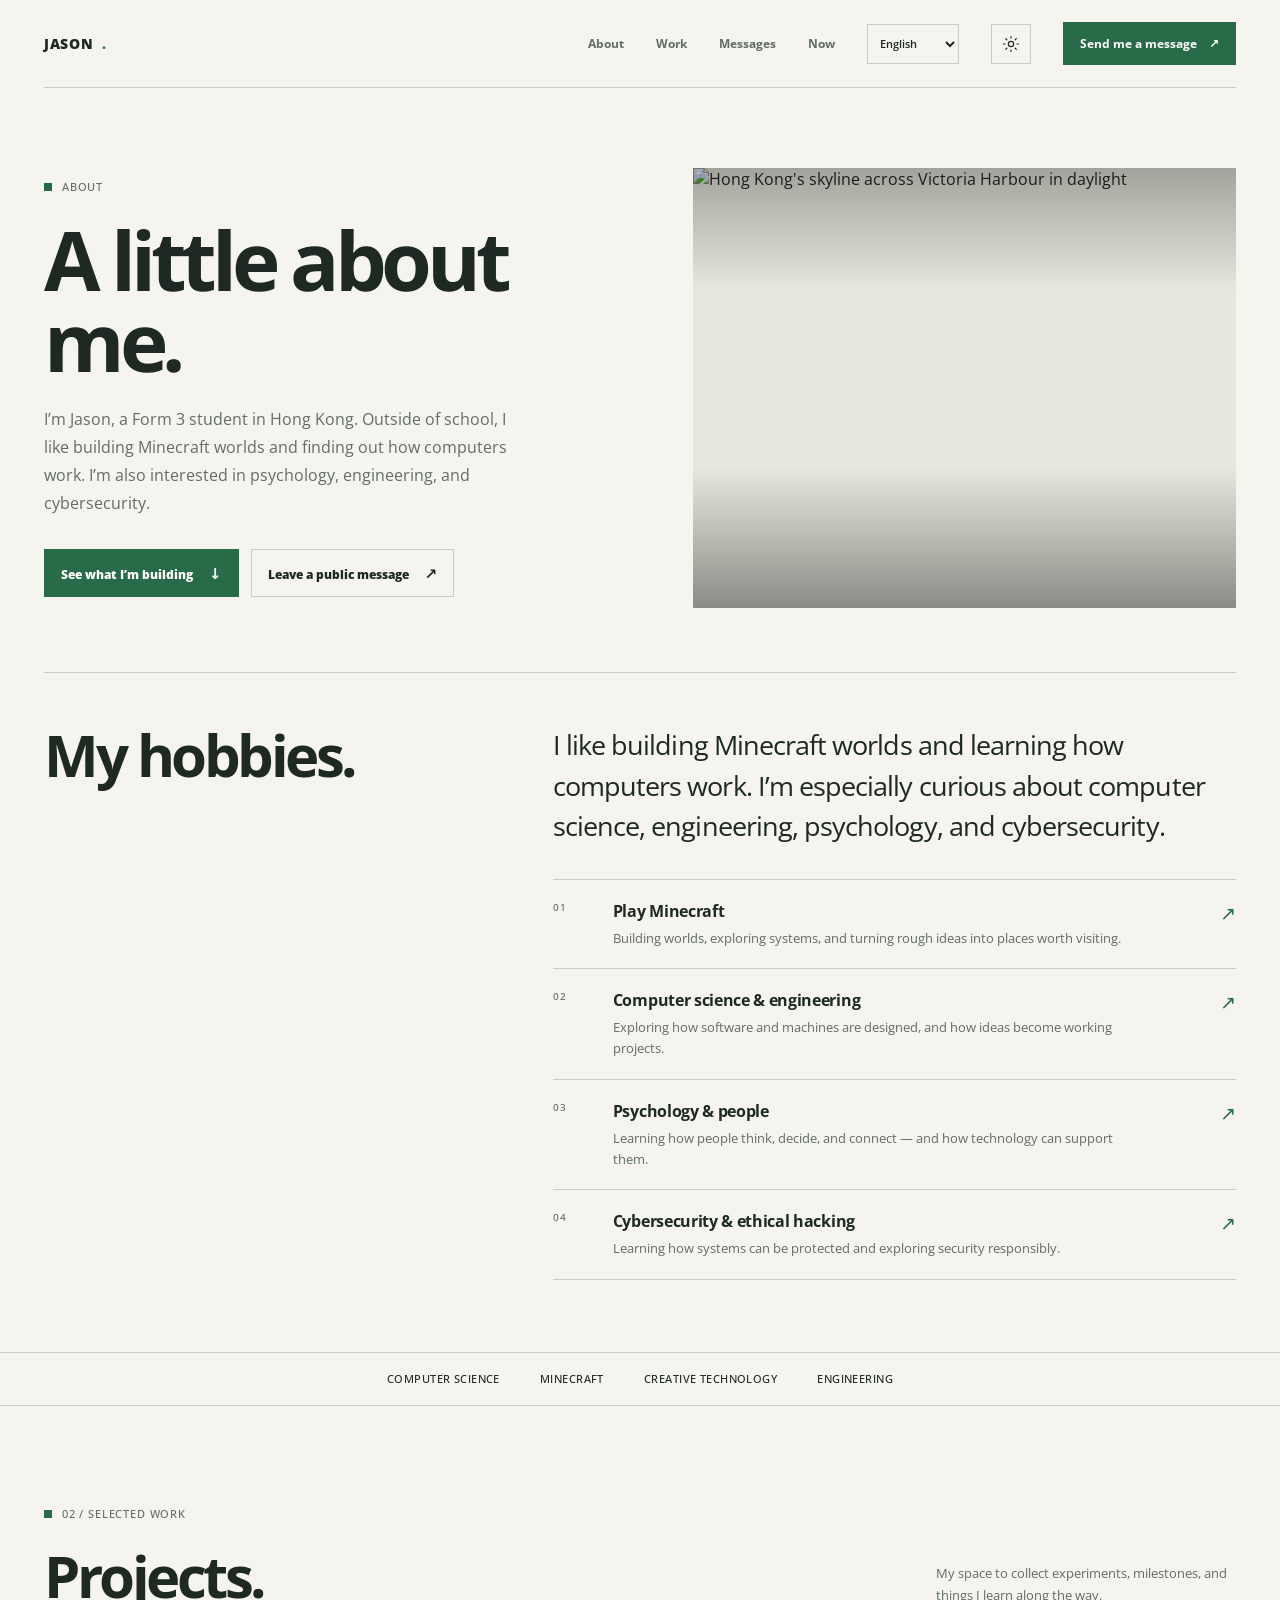
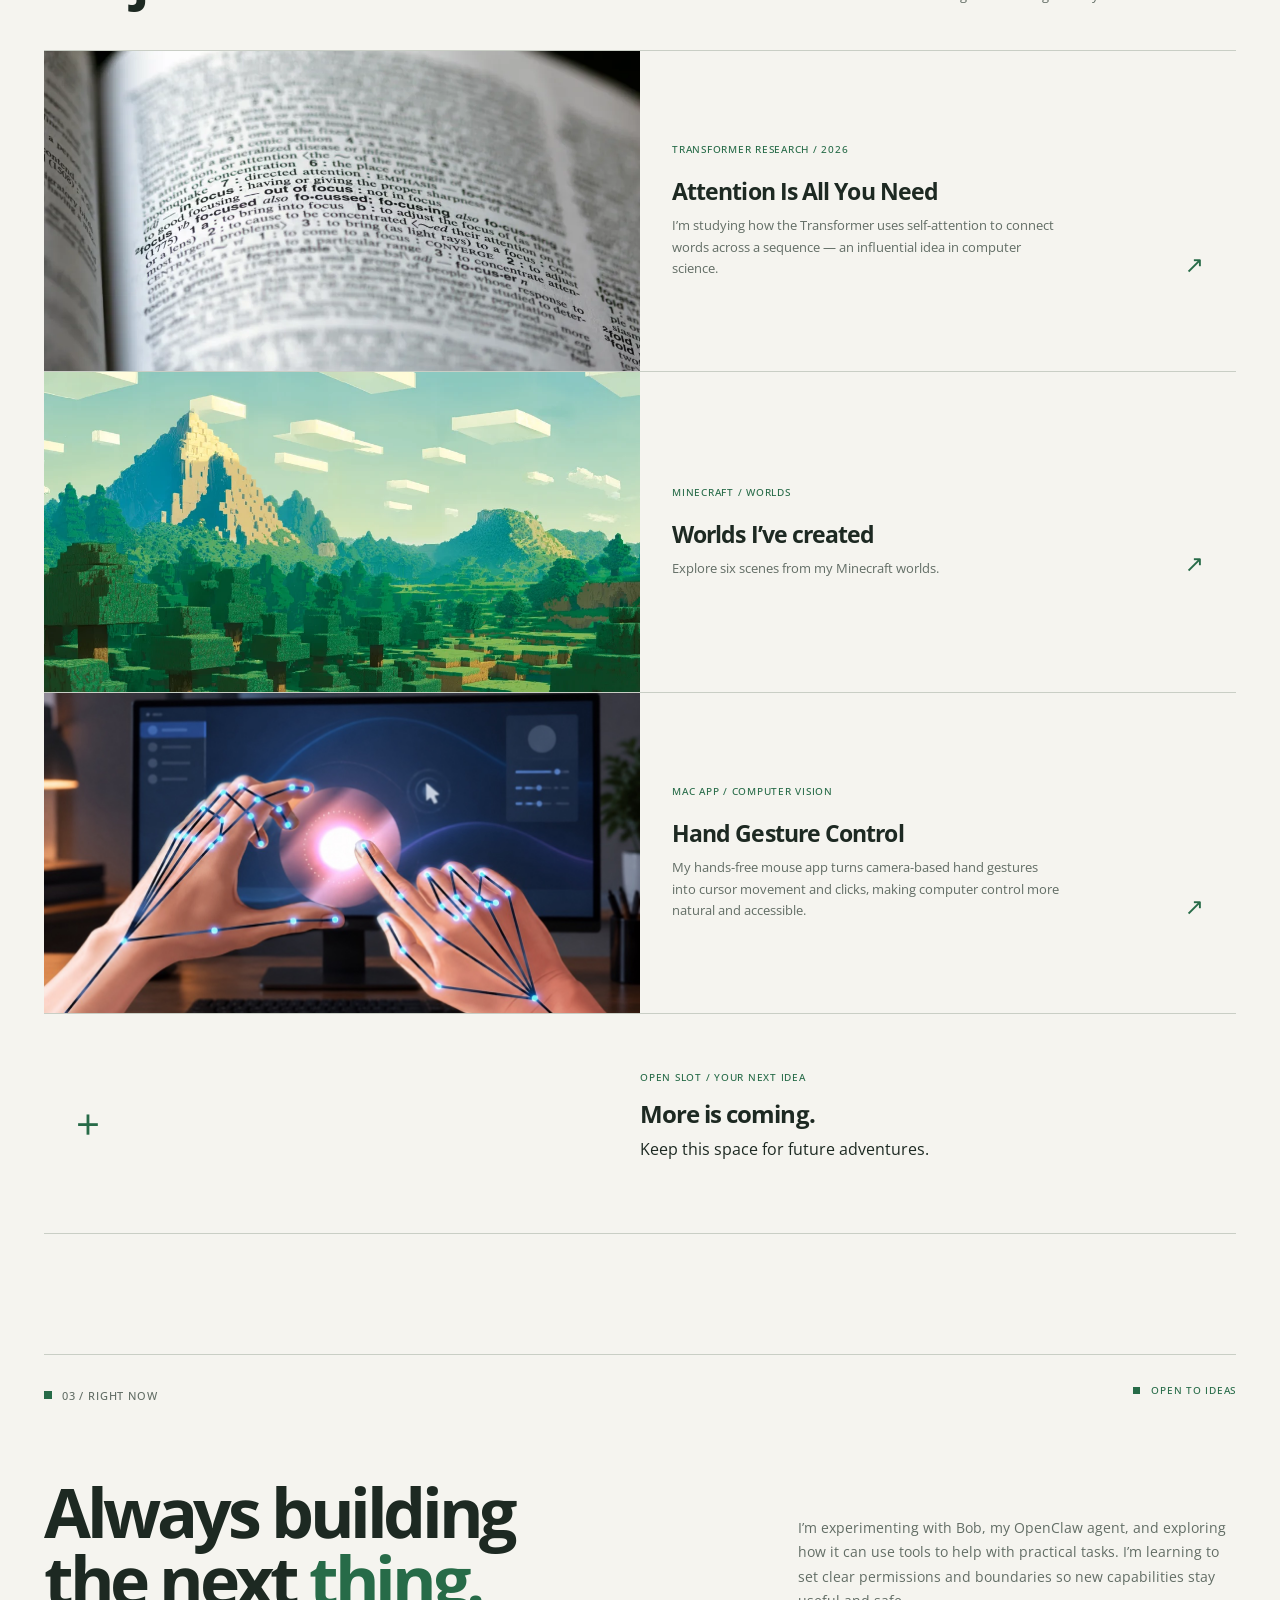
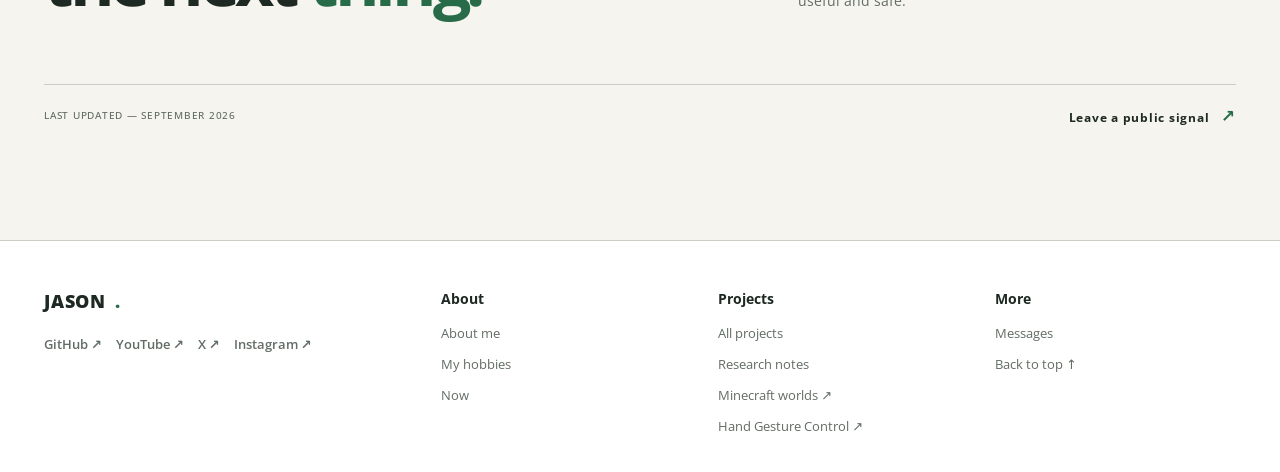
==== commit e395605a: "Refresh multilingual page assets" ====
--- a/index.html
+++ b/index.html
@@ -6,8 +6,8 @@
     <meta name="description" content="Jason's personal website." />
     <title>Jason — About Me</title>
     <script src="theme.js"></script>
-    <script src="language.js" defer></script>
-    <link rel="stylesheet" href="styles.css?v=about-socials-20260920" />
+    <script src="language.js?v=multilingual-20260920" defer></script>
+    <link rel="stylesheet" href="styles.css?v=multilingual-20260920" />
   </head>
   <body>
     <div class="page-glow glow-one"></div>
--- a/styles.css
+++ b/styles.css
@@ -363,3 +363,13 @@
 .site-footer .footer-socials a, .footer-column nav a { color: var(--muted); }
 .footer-column h2 { color: var(--ink); }
 .site-footer .footer-socials a:hover, .footer-column nav a:hover { color: var(--accent); }
+
+
+/* Persistent, accessible site language selector. */
+.language-picker { display: inline-flex; align-items: center; }
+.language-select { width: 92px; height: 40px; padding: 0 8px; border: 1px solid var(--line); border-radius: 0; background: transparent; color: var(--ink); font: 600 11px var(--font); cursor: pointer; }
+.language-select:focus-visible { outline: 2px solid var(--accent); outline-offset: 3px; }
+.language-select option { background: var(--paper); color: var(--ink); }
+@media (max-width: 760px) { .site-header { gap: 8px; } .language-select { width: 72px; height: 38px; padding-inline: 3px; font-size: 10px; } .site-header .guestbook-cta { padding: 8px 8px; gap: 5px; font-size: 10px; white-space: nowrap; } }
+
+.sr-only { position: absolute; width: 1px; height: 1px; padding: 0; margin: -1px; overflow: hidden; clip: rect(0, 0, 0, 0); white-space: nowrap; border: 0; }
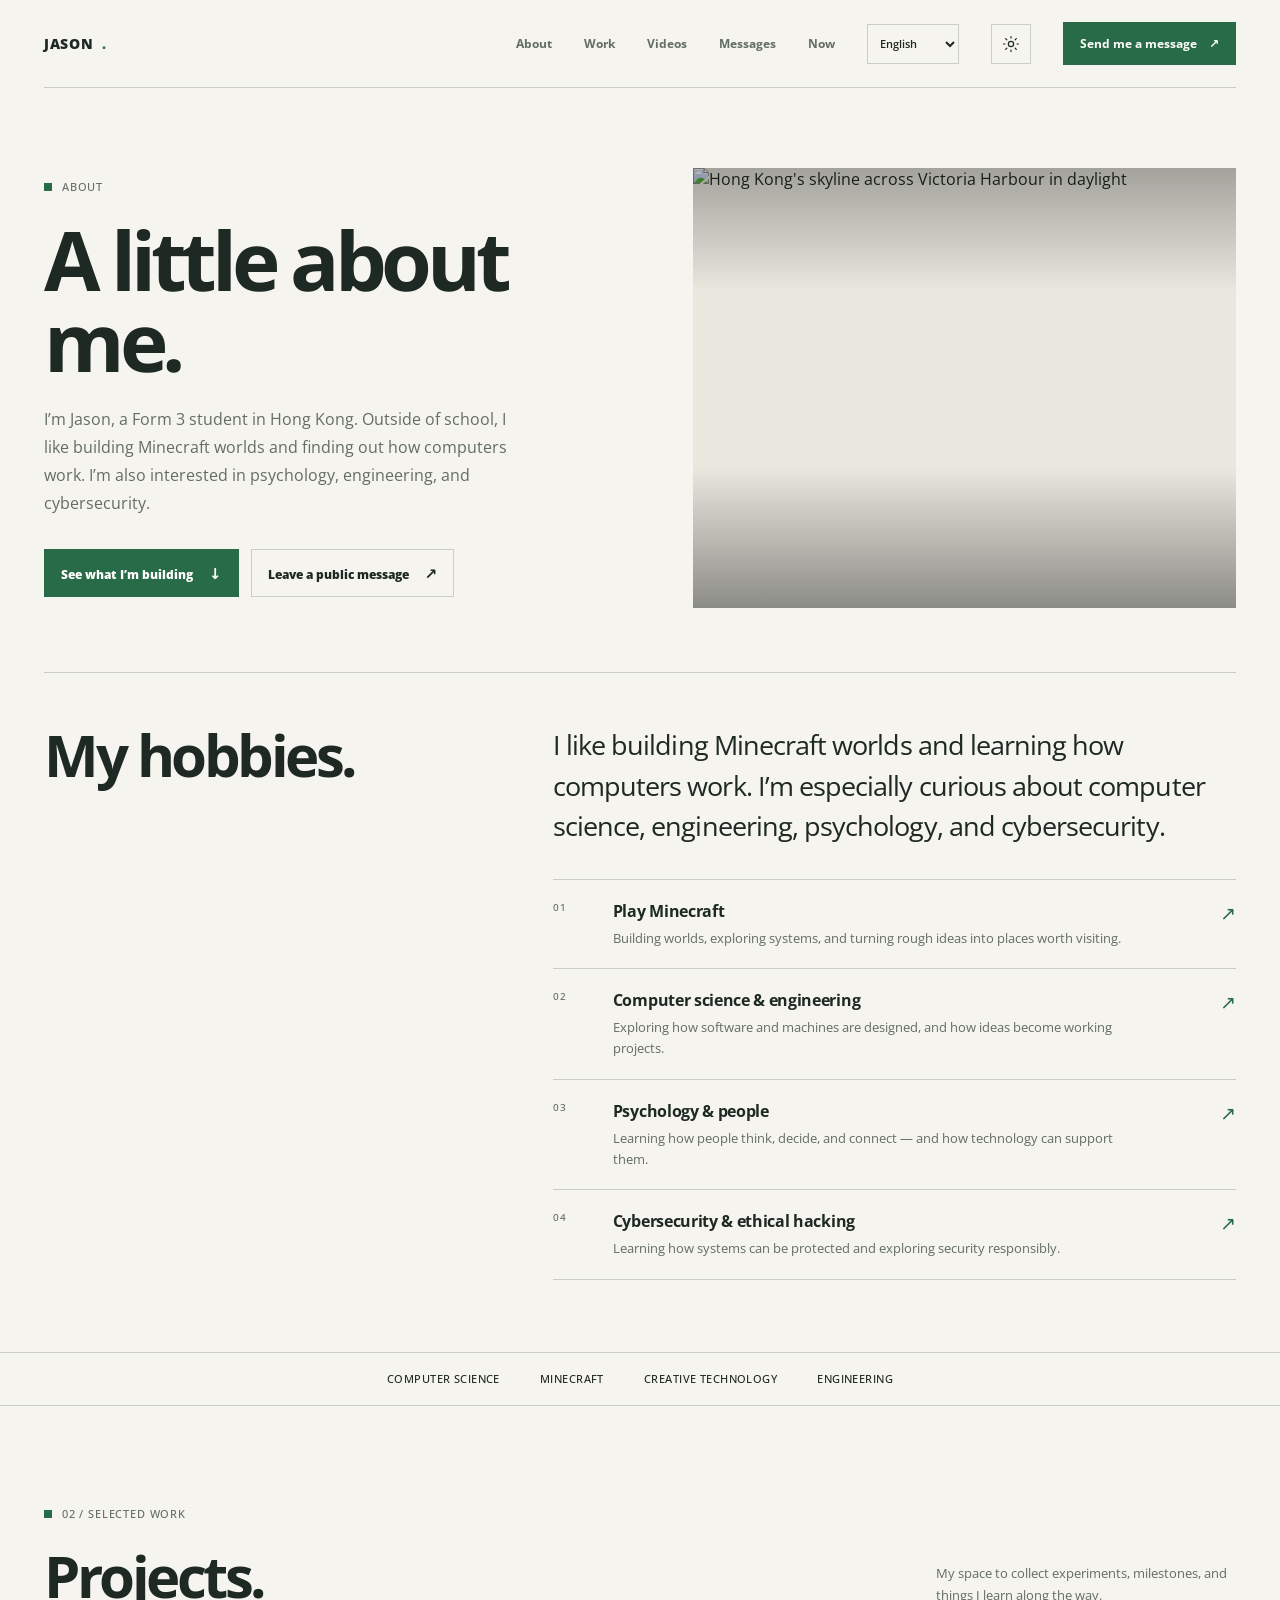
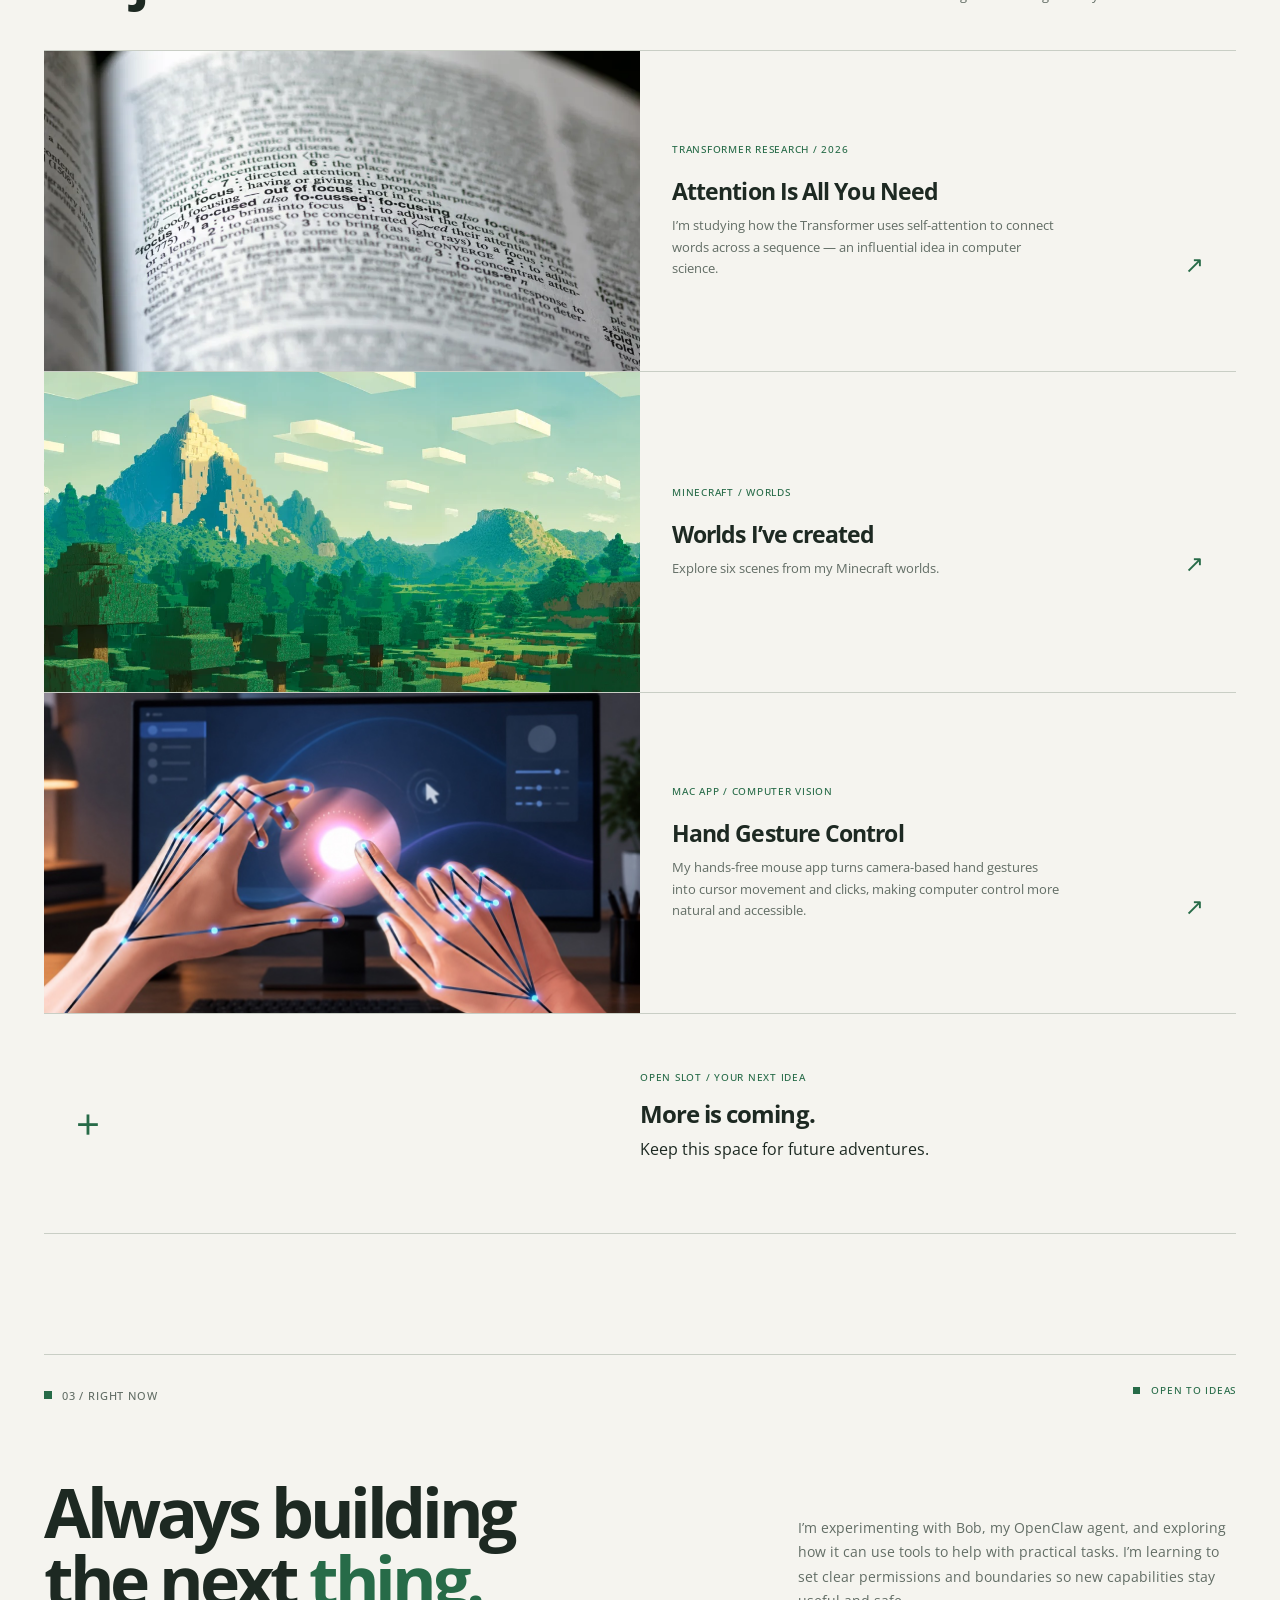
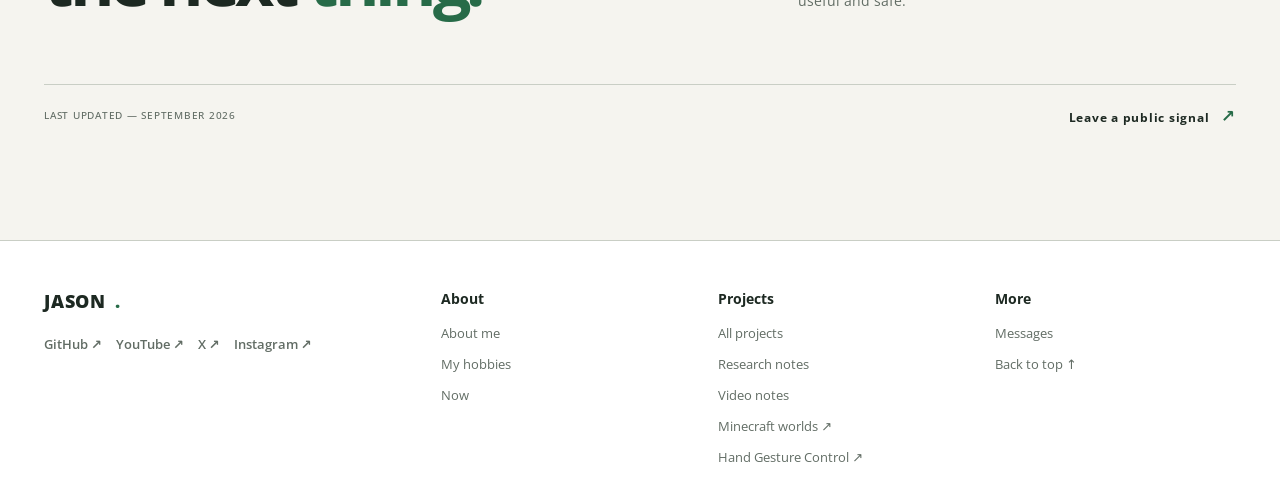
==== commit b2be2edf: "Add YouTube video notes page" ====
--- a/index.html
+++ b/index.html
@@ -6,8 +6,8 @@
     <meta name="description" content="Jason's personal website." />
     <title>Jason — About Me</title>
     <script src="theme.js"></script>
-    <script src="language.js?v=multilingual-20260920" defer></script>
-    <link rel="stylesheet" href="styles.css?v=multilingual-20260920" />
+    <script src="language.js?v=multilingual-20260920b" defer></script>
+    <link rel="stylesheet" href="styles.css?v=video-notes-20260922" />
   </head>
   <body>
     <div class="page-glow glow-one"></div>
@@ -21,6 +21,7 @@
       <nav aria-label="Primary navigation">
         <a href="#about">About</a>
         <a href="#work">Work</a>
+        <a href="videos.html">Videos</a>
         <a href="guestbook.html">Messages</a>
         <a href="#now">Now</a>
       </nav>
@@ -109,6 +110,6 @@
         </div>
       </section>
     </main>
-    <footer class="site-footer"><div class="footer-identity"><a class="brand" href="#top">JASON<span class="brand-dot">.</span></a><nav class="footer-socials" aria-label="Social links"><a href="https://github.com/xxlotiv8" target="_blank" rel="noreferrer">GitHub ↗</a><a href="https://www.youtube.com/@Xlotiv8" target="_blank" rel="noreferrer">YouTube ↗</a><a href="https://x.com/xlotiv8" target="_blank" rel="noreferrer">X ↗</a><a href="https://www.instagram.com/xlotiv8/" target="_blank" rel="noreferrer">Instagram ↗</a></nav></div><div class="footer-column"><h2>About</h2><nav aria-label="About pages"><a href="index.html#about">About me</a><a href="index.html#hobbies">My hobbies</a><a href="index.html#now">Now</a></nav></div><div class="footer-column"><h2>Projects</h2><nav aria-label="Projects"><a href="index.html#work">All projects</a><a href="attention.html">Research notes</a><a href="worlds.html" target="_blank" rel="noreferrer">Minecraft worlds ↗</a><a href="gesture/index.html/index.html" target="_blank" rel="noreferrer">Hand Gesture Control ↗</a></nav></div><div class="footer-column"><h2>More</h2><nav aria-label="More pages"><a href="guestbook.html">Messages</a><a href="index.html#top">Back to top ↑</a></nav></div></footer>
+    <footer class="site-footer"><div class="footer-identity"><a class="brand" href="#top">JASON<span class="brand-dot">.</span></a><nav class="footer-socials" aria-label="Social links"><a href="https://github.com/xxlotiv8" target="_blank" rel="noreferrer">GitHub ↗</a><a href="https://www.youtube.com/@Xlotiv8" target="_blank" rel="noreferrer">YouTube ↗</a><a href="https://x.com/xlotiv8" target="_blank" rel="noreferrer">X ↗</a><a href="https://www.instagram.com/xlotiv8/" target="_blank" rel="noreferrer">Instagram ↗</a></nav></div><div class="footer-column"><h2>About</h2><nav aria-label="About pages"><a href="index.html#about">About me</a><a href="index.html#hobbies">My hobbies</a><a href="index.html#now">Now</a></nav></div><div class="footer-column"><h2>Projects</h2><nav aria-label="Projects"><a href="index.html#work">All projects</a><a href="attention.html">Research notes</a><a href="videos.html">Video notes</a><a href="worlds.html" target="_blank" rel="noreferrer">Minecraft worlds ↗</a><a href="gesture/index.html/index.html" target="_blank" rel="noreferrer">Hand Gesture Control ↗</a></nav></div><div class="footer-column"><h2>More</h2><nav aria-label="More pages"><a href="guestbook.html">Messages</a><a href="index.html#top">Back to top ↑</a></nav></div></footer>
   </body>
 </html>
--- a/styles.css
+++ b/styles.css
@@ -373,3 +373,55 @@
 @media (max-width: 760px) { .site-header { gap: 8px; } .language-select { width: 72px; height: 38px; padding-inline: 3px; font-size: 10px; } .site-header .guestbook-cta { padding: 8px 8px; gap: 5px; font-size: 10px; white-space: nowrap; } }
 
 .sr-only { position: absolute; width: 1px; height: 1px; padding: 0; margin: -1px; overflow: hidden; clip: rect(0, 0, 0, 0); white-space: nowrap; border: 0; }
+
+/* Video notes — long-form summaries in the portfolio's editorial system. */
+.video-shell { width: min(100% - 64px, 1120px); margin: auto; padding: 64px 0 108px; }
+.video-hero { min-height: 520px; padding: 78px 0 94px; display: grid; grid-template-columns: 1fr .85fr; gap: 72px; align-content: center; border-bottom: 1px solid var(--line); }
+.video-hero .eyebrow { grid-column: 1 / -1; }
+.video-hero h1 { margin: 0; font-size: clamp(60px, 8vw, 104px); line-height: .93; letter-spacing: -.07em; }
+.video-hero h1 em { color: var(--accent); font-weight: 500; }
+.video-hero > div { align-self: end; }
+.video-lead { margin: 0; color: var(--muted); font-size: 18px; line-height: 1.75; }
+.video-count, .video-kicker { color: var(--accent); font: 500 10px/1.5 var(--mono); letter-spacing: .075em; }
+.video-count { margin: 24px 0 0; }
+.video-summary { padding: 96px 0; border-bottom: 1px solid var(--line); }
+.video-summary-head { display: grid; grid-template-columns: 1fr 1fr; gap: 64px; align-items: center; }
+.video-thumbnail { position: relative; display: block; aspect-ratio: 16 / 9; overflow: hidden; background: var(--paper-deep); }
+.video-thumbnail img { display: block; width: 100%; height: 100%; object-fit: cover; transition: transform .35s ease; }
+.video-thumbnail span { position: absolute; right: 14px; bottom: 14px; padding: 10px 12px; background: var(--paper); color: var(--ink); font-size: 11px; font-weight: 800; }
+.video-thumbnail:hover img { transform: scale(1.025); }
+.video-title-block h2 { margin: 14px 0 22px; font-size: clamp(38px, 4.6vw, 58px); line-height: 1.02; letter-spacing: -.06em; }
+.video-title-block > p:not(.video-kicker) { margin: 0; color: var(--muted); font-size: 15px; line-height: 1.75; }
+.source-row { display: flex; flex-wrap: wrap; gap: 10px 20px; }
+.source-link { display: inline-flex; gap: 12px; margin-top: 24px; color: var(--ink); text-decoration: none; font-size: 12px; font-weight: 800; }
+.source-link span { color: var(--accent); }
+.source-link:hover { color: var(--accent); }
+.source-link.quiet { color: var(--muted); }
+.video-summary-body { margin-top: 64px; display: grid; grid-template-columns: 1.55fr .65fr; gap: 72px; }
+.video-summary-body.full-width { grid-template-columns: 1fr; }
+.video-summary-body h3 { margin: 0 0 24px; font-size: 13px; letter-spacing: .075em; text-transform: uppercase; }
+.video-summary-body ul { margin: 0; padding: 0; list-style: none; border-top: 1px solid var(--line); }
+.video-summary-body li { position: relative; padding: 18px 0 18px 28px; border-bottom: 1px solid var(--line); color: var(--muted); font-size: 14px; line-height: 1.7; }
+.video-summary-body li::before { content: ""; position: absolute; left: 0; top: 27px; width: 7px; height: 7px; background: var(--accent); }
+.two-column-list { columns: 2; column-gap: 42px; }
+.two-column-list li { break-inside: avoid; }
+.timestamp-list { display: flex; flex-direction: column; }
+.timestamp-list a { display: grid; grid-template-columns: 54px 1fr; gap: 12px; padding: 13px 0; border-bottom: 1px solid var(--line); color: var(--muted); text-decoration: none; font-size: 12px; line-height: 1.5; }
+.timestamp-list a span { color: var(--accent); font-family: var(--mono); }
+.timestamp-list a:hover { color: var(--ink); }
+.video-bottom-line { margin: 42px 0 0; padding: 24px 28px; border-left: 4px solid var(--accent); background: var(--paper-deep); color: var(--muted); font-size: 15px; line-height: 1.7; }
+.video-bottom-line strong { color: var(--ink); }
+.architecture-recipe { margin-top: 42px; padding: 30px; border: 1px solid var(--line); }
+.architecture-recipe span { color: var(--accent); font: 500 10px/1.5 var(--mono); letter-spacing: .075em; }
+.architecture-recipe p { margin: 12px 0 8px; font-size: clamp(22px, 3vw, 34px); font-weight: 800; letter-spacing: -.045em; }
+.architecture-recipe small { color: var(--muted); font-size: 13px; line-height: 1.6; }
+@media (max-width: 760px) {
+  .video-shell { width: calc(100% - 40px); padding: 34px 0 76px; }
+  .video-hero { min-height: 0; padding: 50px 0 66px; grid-template-columns: 1fr; gap: 30px; }
+  .video-hero .eyebrow { grid-column: auto; }
+  .video-lead { font-size: 16px; }
+  .video-summary { padding: 64px 0; }
+  .video-summary-head, .video-summary-body { grid-template-columns: 1fr; gap: 36px; }
+  .video-summary-body { margin-top: 42px; }
+  .two-column-list { columns: 1; }
+}
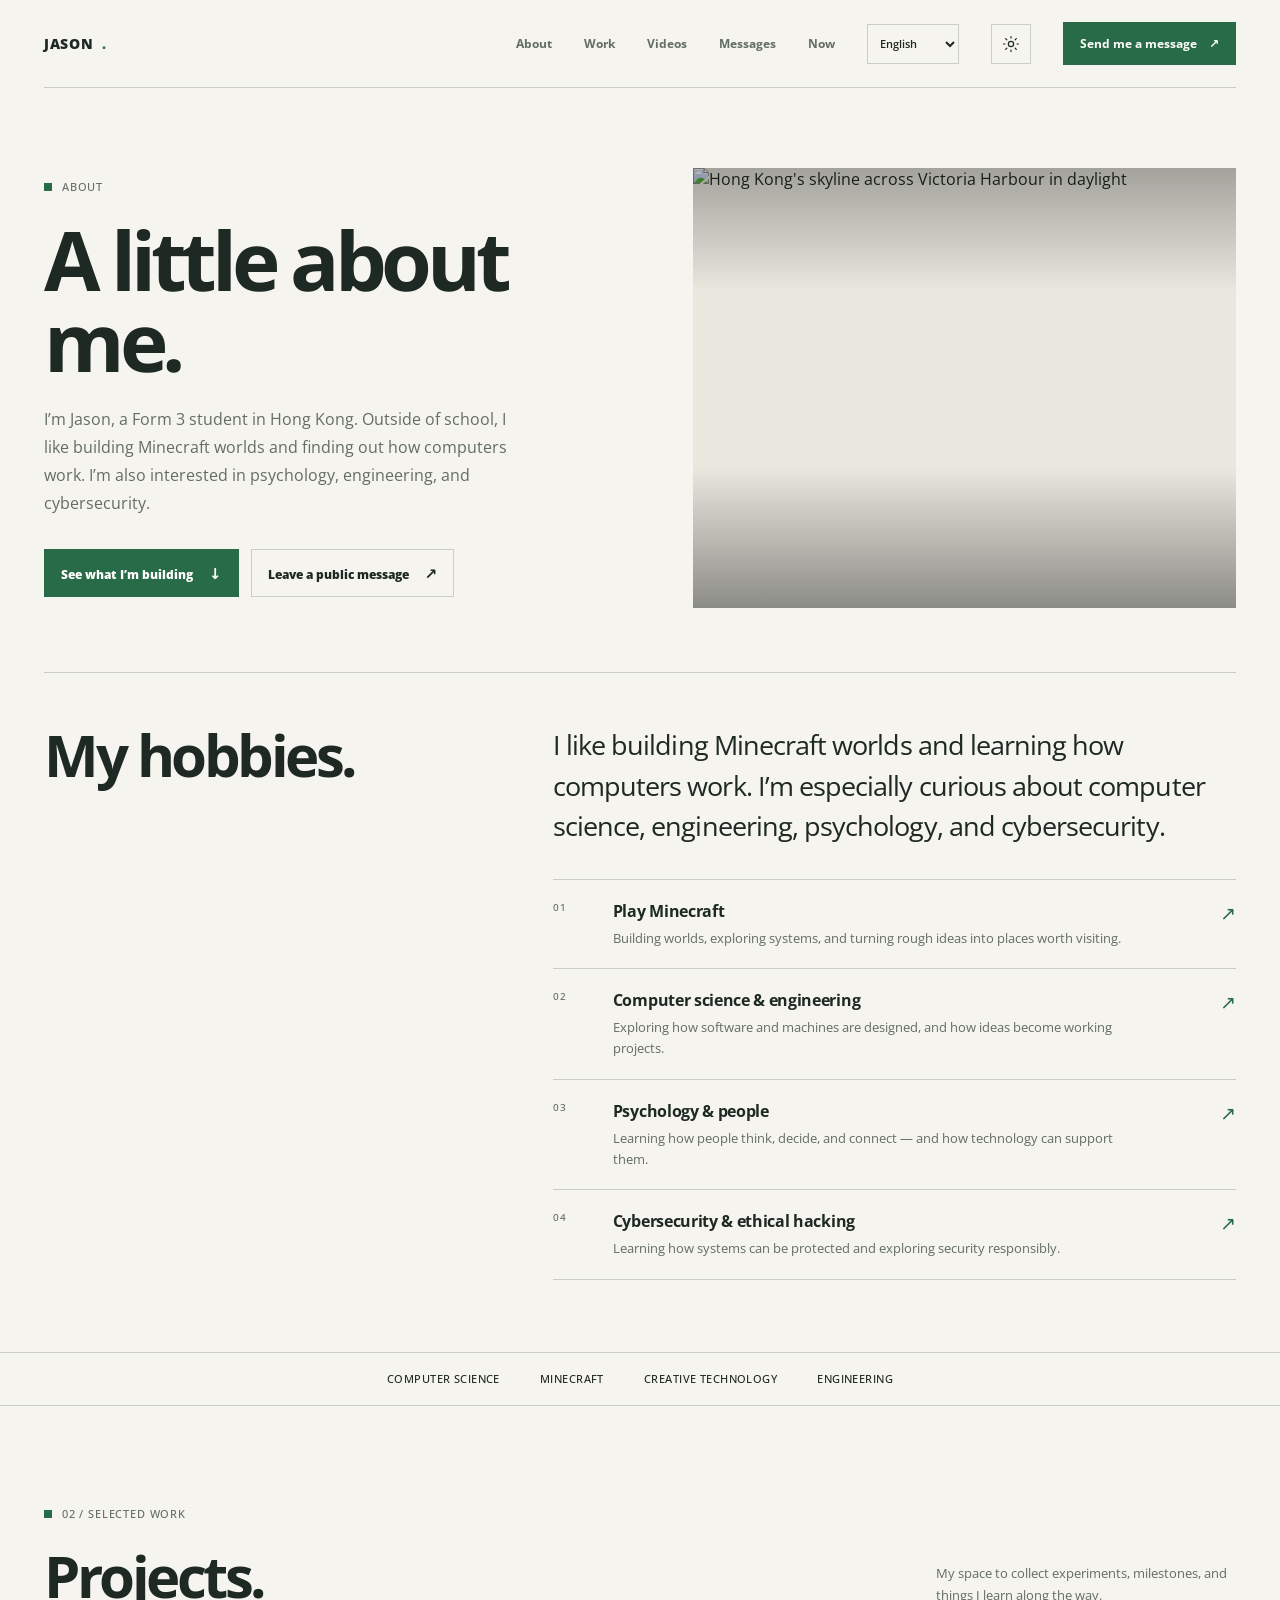
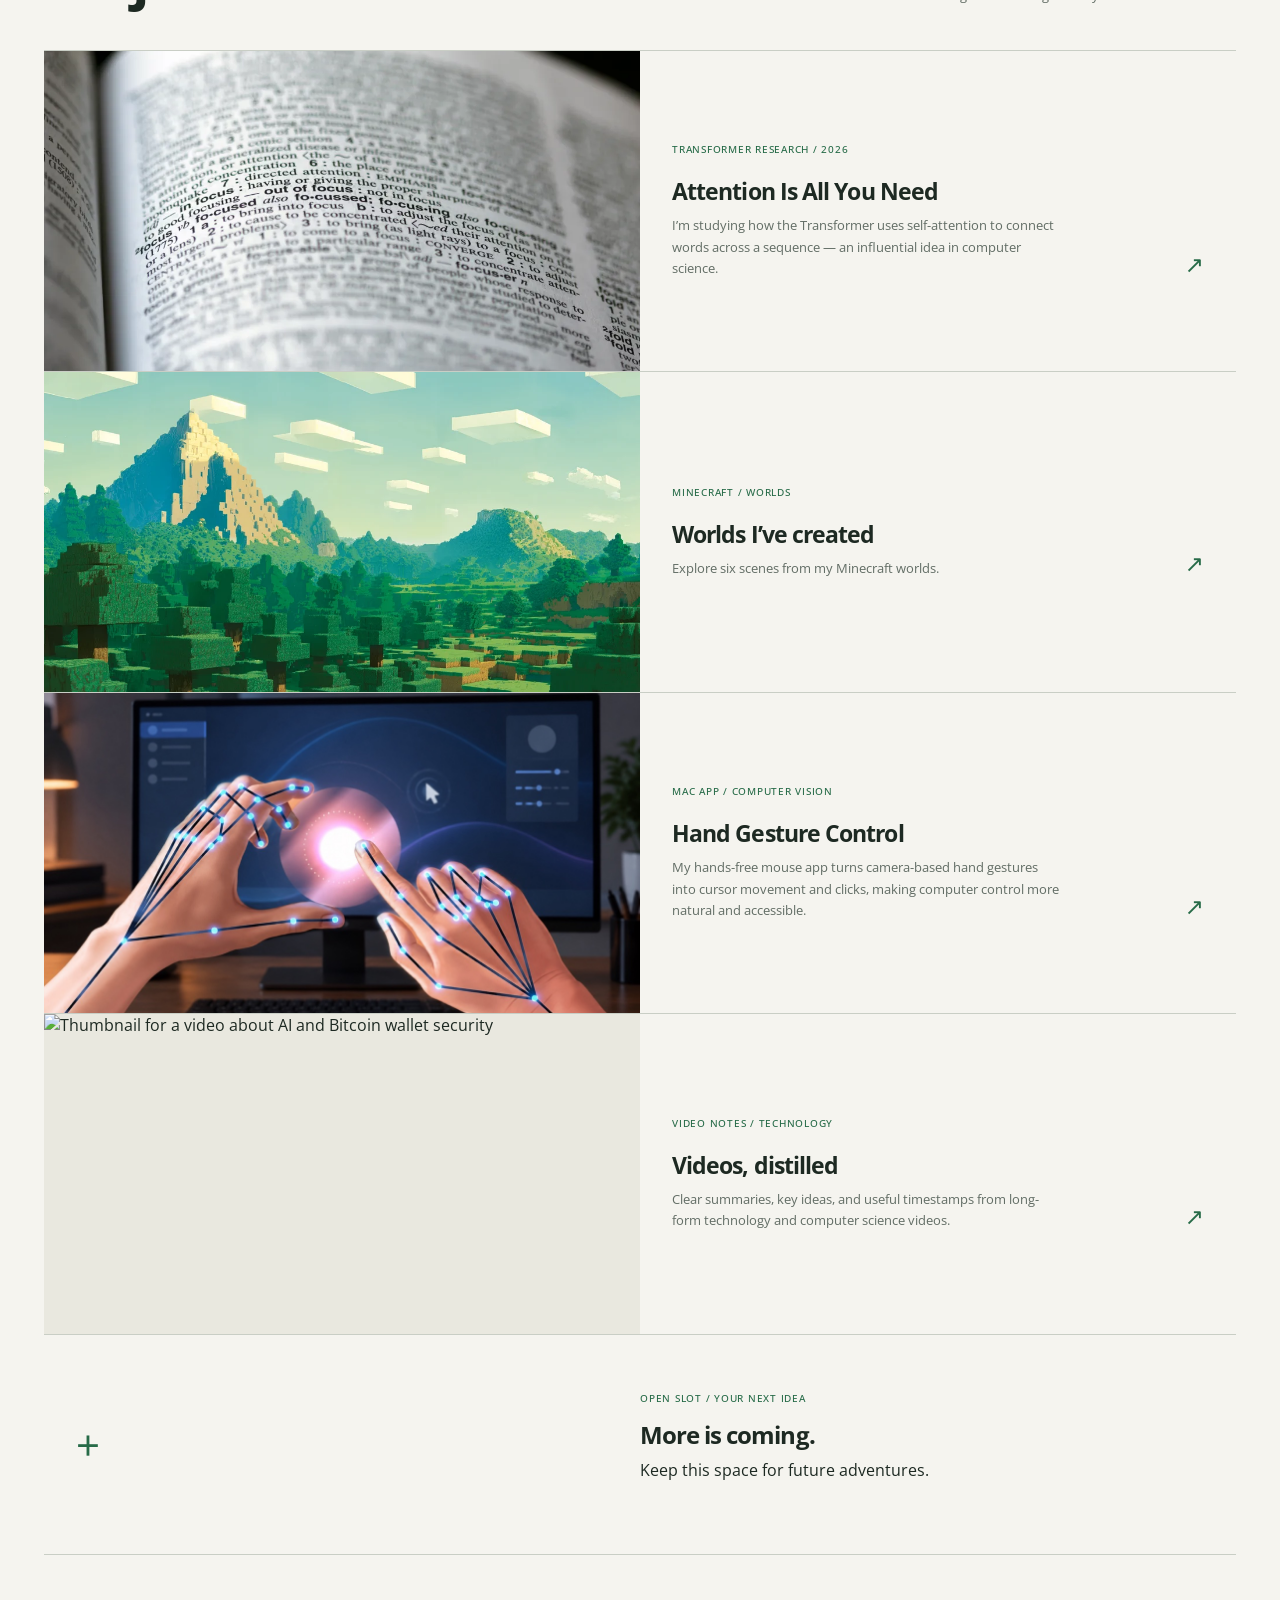
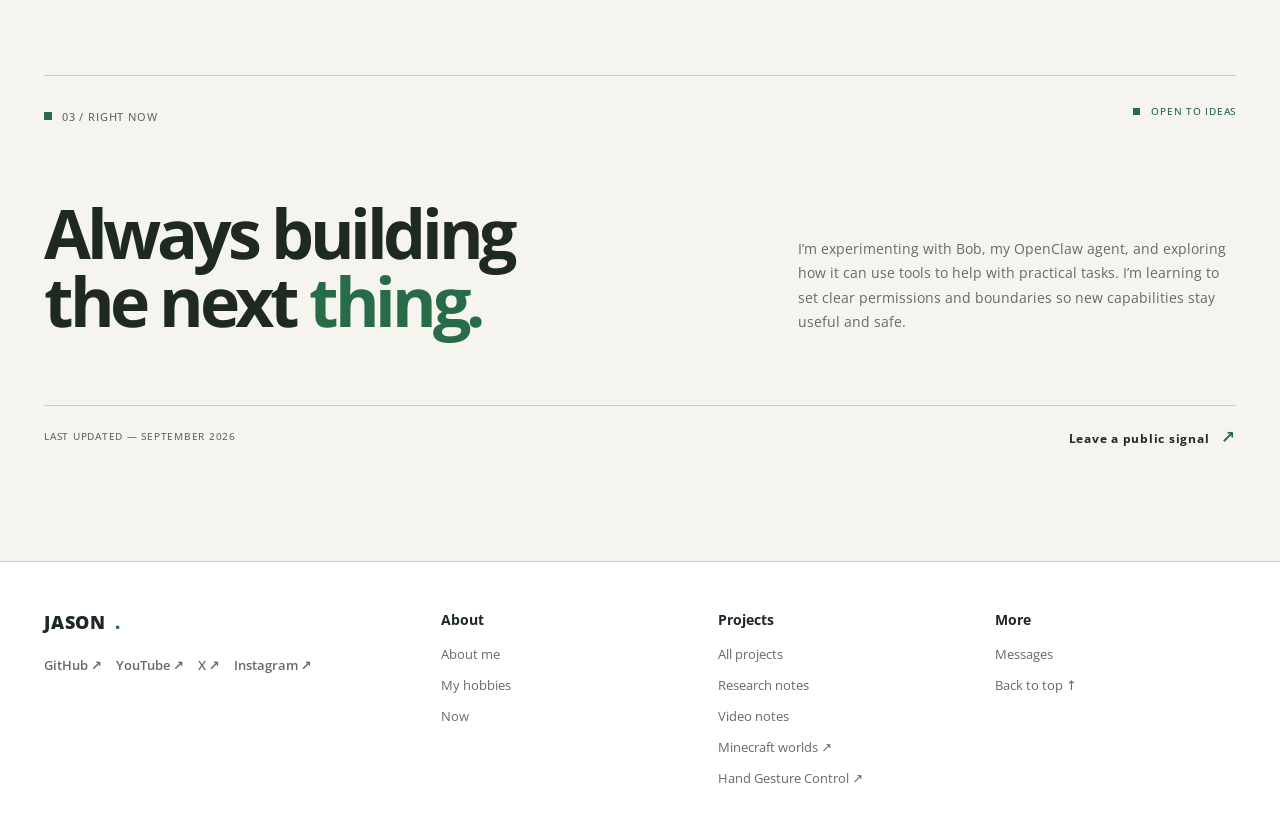
==== commit 360b1a9e: "Add video notes to projects" ====
--- a/index.html
+++ b/index.html
@@ -96,6 +96,10 @@
             <div class="project-visual gesture-visual" aria-hidden="true"><img class="cover-photo" src="hand-gesture-control-screen-site.jpg" alt="" loading="lazy" decoding="async" /></div>
             <div class="project-details"><p class="project-tag">MAC APP / COMPUTER VISION</p><div><h3>Hand Gesture Control</h3><p>My hands-free mouse app turns camera-based hand gestures into cursor movement and clicks, making computer control more natural and accessible.</p></div><span aria-hidden="true">↗</span></div>
           </a>
+          <a class="project-card project-link" href="videos.html" aria-label="Open Jason's video notes page">
+            <div class="project-visual video-project-visual"><img class="cover-photo" src="https://i.ytimg.com/vi/EDkrFdihxTY/maxresdefault.jpg" alt="Thumbnail for a video about AI and Bitcoin wallet security" loading="lazy" decoding="async" /></div>
+            <div class="project-details"><p class="project-tag">VIDEO NOTES / TECHNOLOGY</p><div><h3>Videos, distilled</h3><p>Clear summaries, key ideas, and useful timestamps from long-form technology and computer science videos.</p></div><span aria-hidden="true">↗</span></div>
+          </a>
           <article class="project-card add-card">
             <div class="add-symbol" aria-hidden="true">+</div><div class="add-copy"><p class="project-tag">OPEN SLOT / YOUR NEXT IDEA</p><h3>More is coming.</h3><p>Keep this space for future adventures.</p></div>
           </article>
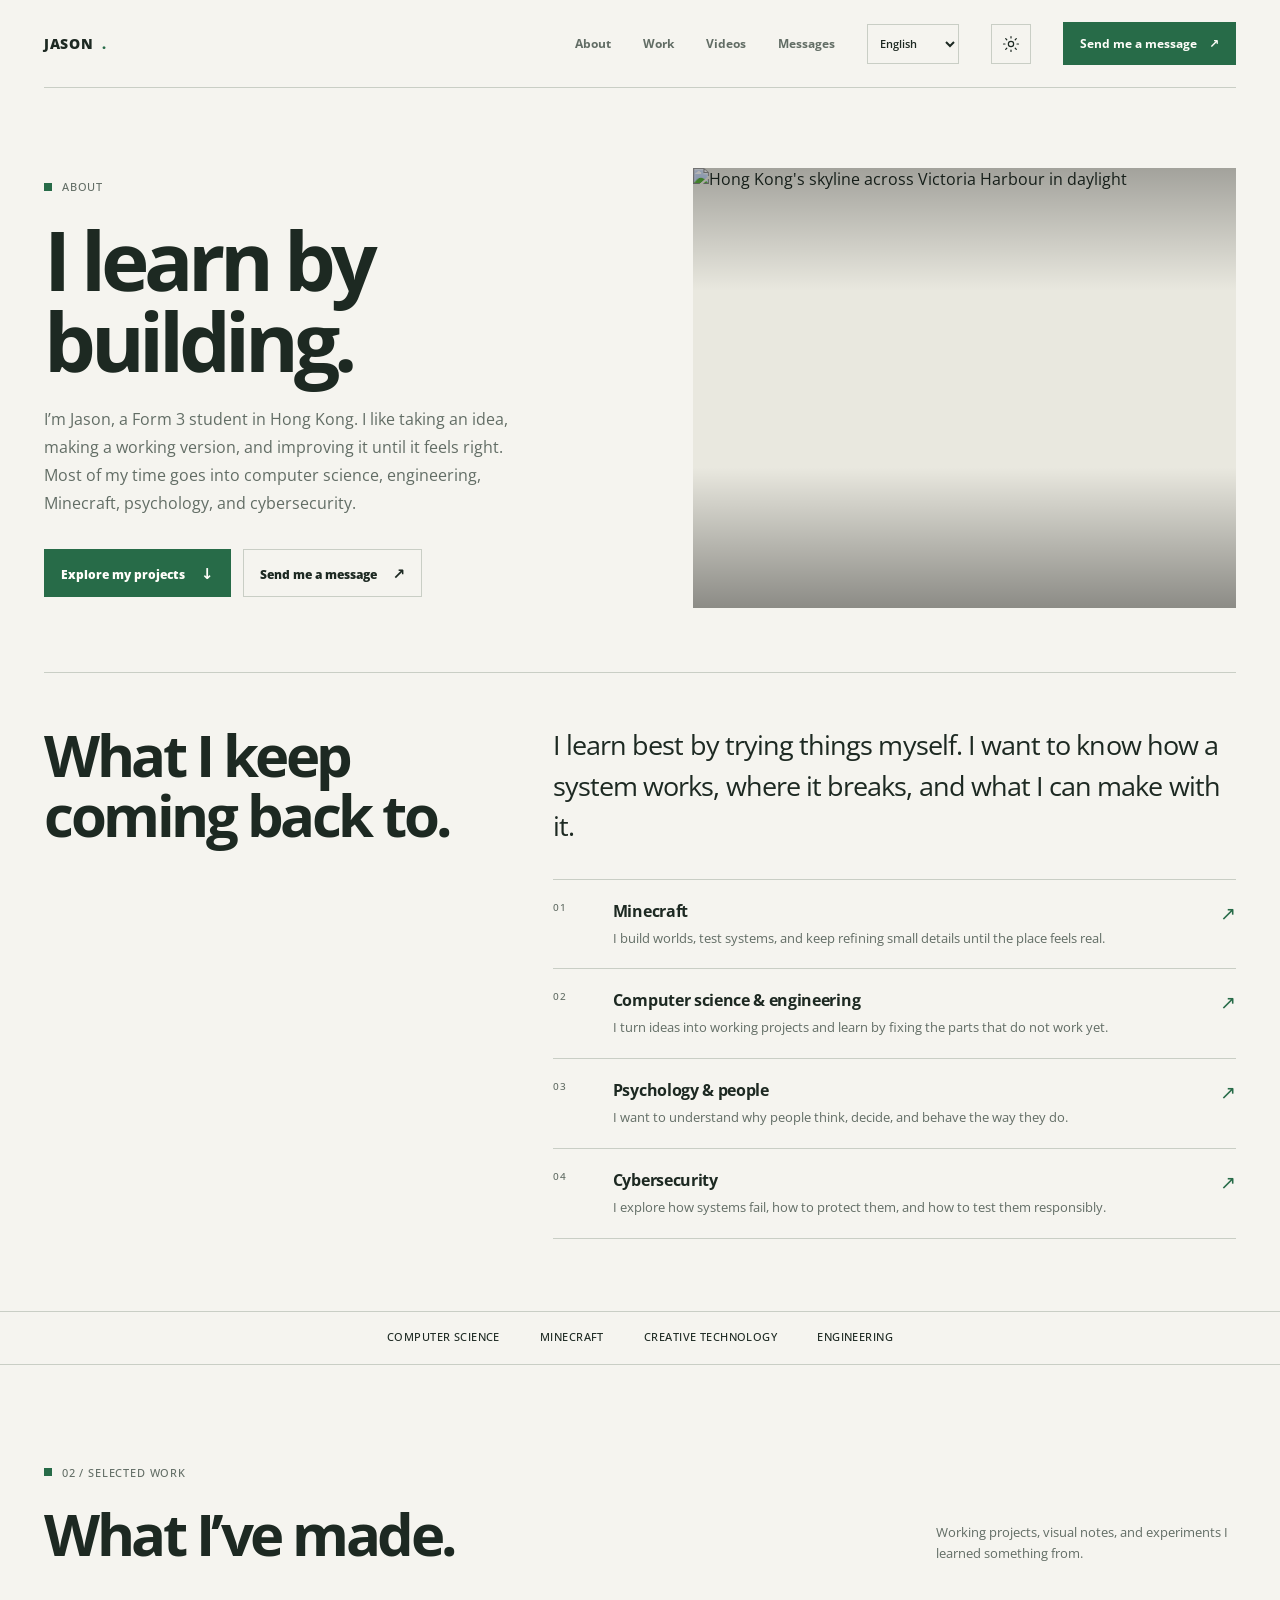
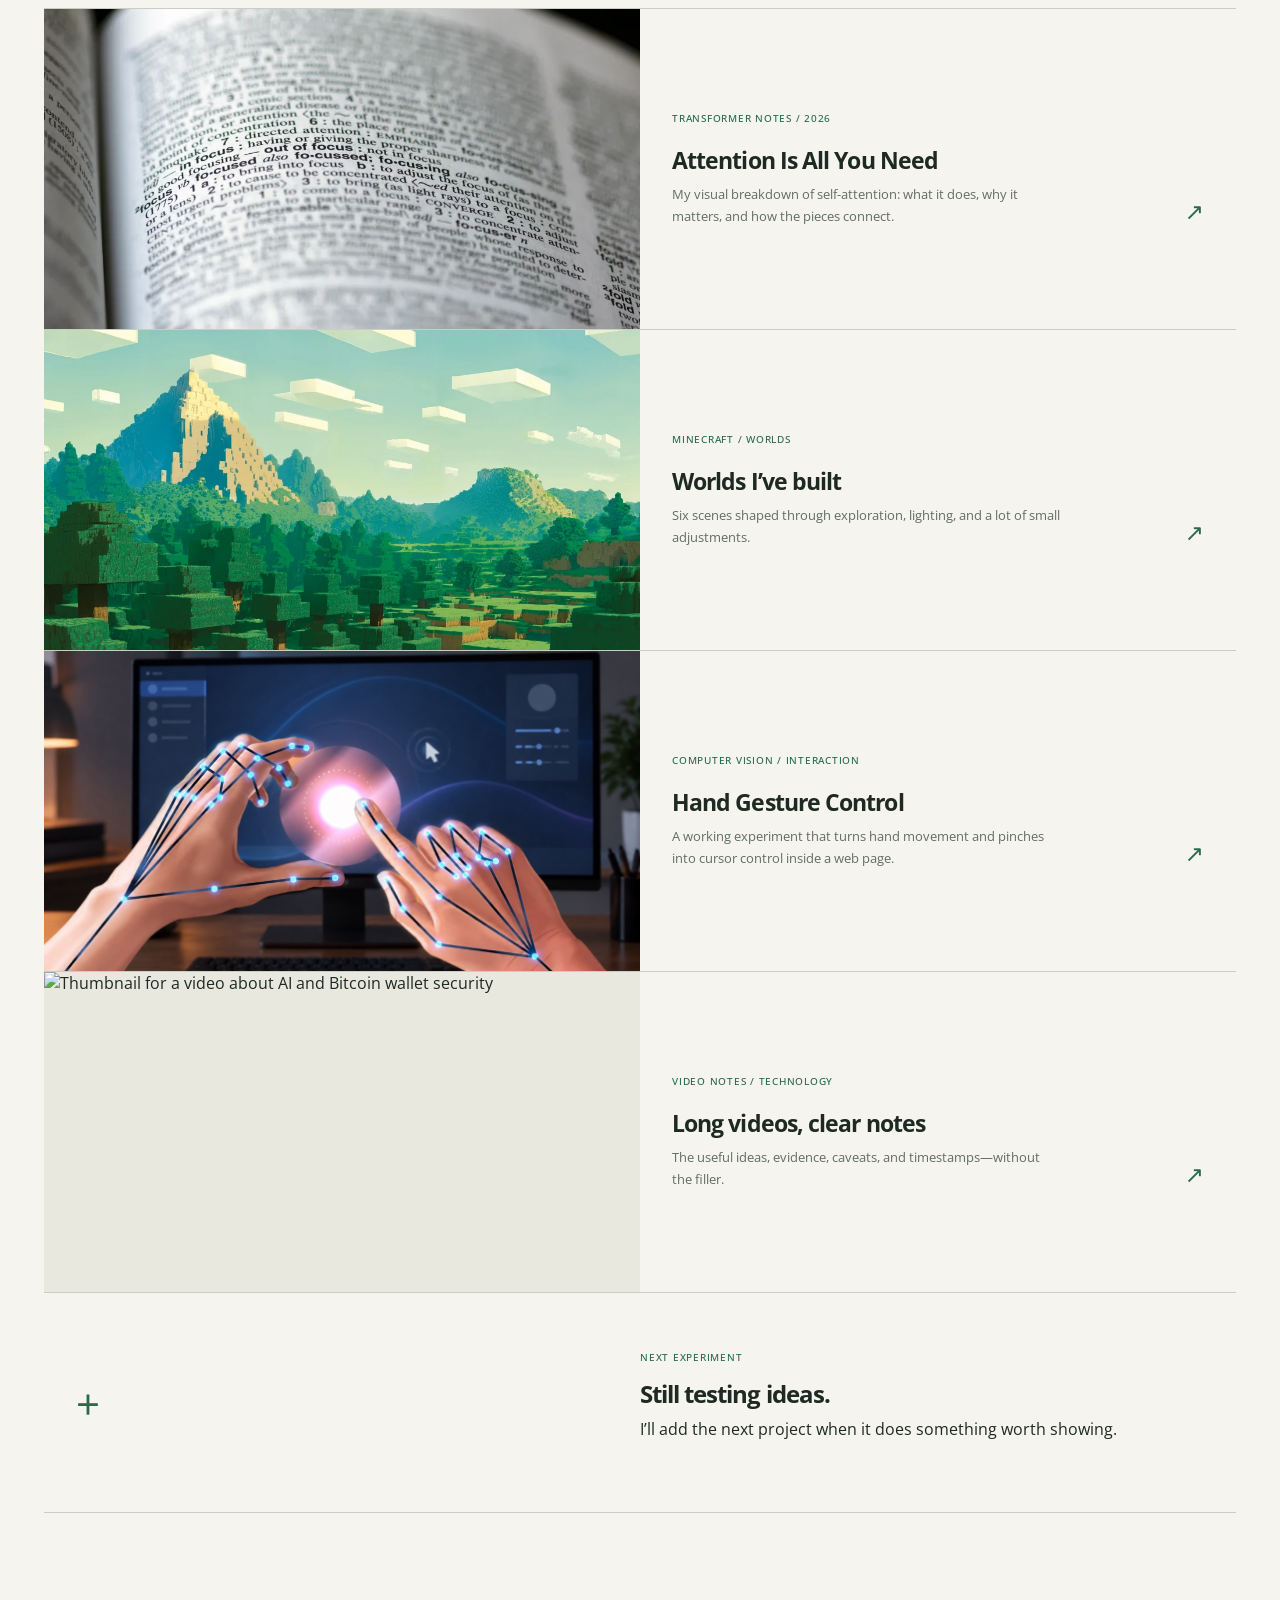
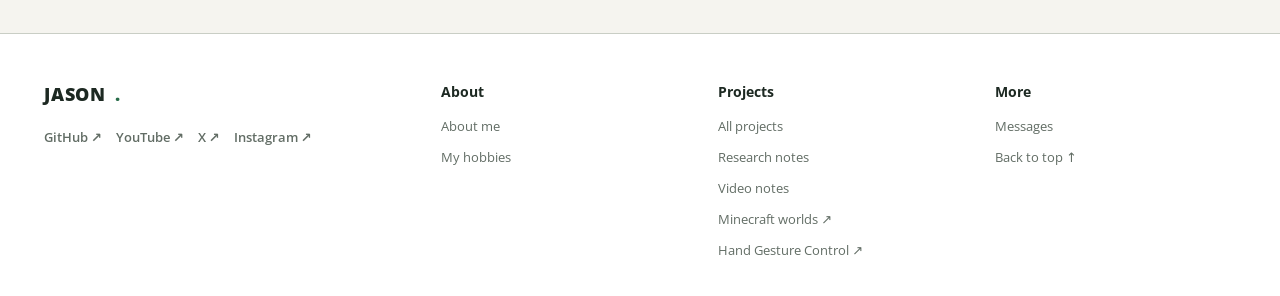
==== commit f42b2fd6: "Rewrite portfolio copy and remove Now section" ====
--- a/index.html
+++ b/index.html
@@ -3,10 +3,10 @@
   <head>
     <meta charset="UTF-8" />
     <meta name="viewport" content="width=device-width, initial-scale=1.0" />
-    <meta name="description" content="Jason's personal website." />
-    <title>Jason — About Me</title>
+    <meta name="description" content="Jason's projects, experiments, and notes on computer science, engineering, Minecraft, psychology, and cybersecurity." />
+    <title>Jason — Projects and Notes</title>
     <script src="theme.js"></script>
-    <script src="language.js?v=multilingual-20260920b" defer></script>
+    <script src="language.js?v=personality-copy-20260927" defer></script>
     <link rel="stylesheet" href="styles.css?v=video-notes-20260922" />
   </head>
   <body>
@@ -23,7 +23,6 @@
         <a href="#work">Work</a>
         <a href="videos.html">Videos</a>
         <a href="guestbook.html">Messages</a>
-        <a href="#now">Now</a>
       </nav>
       <label class="language-picker">
         <span class="sr-only">Language</span>
@@ -42,11 +41,11 @@
       <section class="hero section-shell about-combined" id="about">
         <div class="hero-copy">
           <p class="eyebrow"><span></span> About</p>
-          <h1>A little about me.</h1>
-          <p class="hero-text">I’m Jason, a Form 3 student in Hong Kong. Outside of school, I like building Minecraft worlds and finding out how computers work. I’m also interested in psychology, engineering, and cybersecurity.</p>
+          <h1>I learn by building.</h1>
+          <p class="hero-text">I’m Jason, a Form 3 student in Hong Kong. I like taking an idea, making a working version, and improving it until it feels right. Most of my time goes into computer science, engineering, Minecraft, psychology, and cybersecurity.</p>
           <div class="hero-actions">
-            <a class="button button-primary" href="#work">See what I’m building <span>↓</span></a>
-            <a class="button button-quiet" href="guestbook.html">Leave a public message <span>↗</span></a>
+            <a class="button button-primary" href="#work">Explore my projects <span>↓</span></a>
+            <a class="button button-quiet" href="guestbook.html">Send me a message <span>↗</span></a>
           </div>
         </div>
 
@@ -57,15 +56,15 @@
 
         <div class="about-band">
           <div class="section-heading" id="hobbies">
-            <h2>My hobbies.</h2>
+            <h2>What I keep coming back to.</h2>
           </div>
           <div class="about-content">
-            <p class="large-copy">I like building Minecraft worlds and learning how computers work. I’m especially curious about computer science, engineering, psychology, and cybersecurity.</p>
+            <p class="large-copy">I learn best by trying things myself. I want to know how a system works, where it breaks, and what I can make with it.</p>
             <div class="interest-list">
-              <article><span class="number">01</span><div><h3>Play Minecraft</h3><p>Building worlds, exploring systems, and turning rough ideas into places worth visiting.</p></div><span class="arrow">↗</span></article>
-              <article><span class="number">02</span><div><h3>Computer science &amp; engineering</h3><p>Exploring how software and machines are designed, and how ideas become working projects.</p></div><span class="arrow">↗</span></article>
-              <article><span class="number">03</span><div><h3>Psychology &amp; people</h3><p>Learning how people think, decide, and connect — and how technology can support them.</p></div><span class="arrow">↗</span></article>
-              <article><span class="number">04</span><div><h3>Cybersecurity &amp; ethical hacking</h3><p>Learning how systems can be protected and exploring security responsibly.</p></div><span class="arrow">↗</span></article>
+              <article><span class="number">01</span><div><h3>Minecraft</h3><p>I build worlds, test systems, and keep refining small details until the place feels real.</p></div><span class="arrow">↗</span></article>
+              <article><span class="number">02</span><div><h3>Computer science &amp; engineering</h3><p>I turn ideas into working projects and learn by fixing the parts that do not work yet.</p></div><span class="arrow">↗</span></article>
+              <article><span class="number">03</span><div><h3>Psychology &amp; people</h3><p>I want to understand why people think, decide, and behave the way they do.</p></div><span class="arrow">↗</span></article>
+              <article><span class="number">04</span><div><h3>Cybersecurity</h3><p>I explore how systems fail, how to protect them, and how to test them responsibly.</p></div><span class="arrow">↗</span></article>
             </div>
           </div>
         </div>
@@ -80,40 +79,33 @@
 
       <section class="section-shell work" id="work">
         <div class="section-heading work-heading">
-          <div><p class="eyebrow"><span></span> 02 / Selected work</p><h2>Projects.</h2></div>
-          <p>My space to collect experiments, milestones, and things I learn along the way.</p>
+          <div><p class="eyebrow"><span></span> 02 / Selected work</p><h2>What I’ve made.</h2></div>
+          <p>Working projects, visual notes, and experiments I learned something from.</p>
         </div>
         <div class="projects-grid">
           <a class="project-card featured project-link" href="attention.html" aria-label="Open Jason's Attention Is All You Need research page">
             <div class="project-visual neural" aria-hidden="true"><img class="cover-photo" src="out-of-focus.webp" alt="" loading="lazy" decoding="async" /></div>
-            <div class="project-details"><p class="project-tag">TRANSFORMER RESEARCH / 2026</p><div><h3>Attention Is All You Need</h3><p>I’m studying how the Transformer uses self-attention to connect words across a sequence — an influential idea in computer science.</p></div><span aria-hidden="true">↗</span></div>
+            <div class="project-details"><p class="project-tag">TRANSFORMER NOTES / 2026</p><div><h3>Attention Is All You Need</h3><p>My visual breakdown of self-attention: what it does, why it matters, and how the pieces connect.</p></div><span aria-hidden="true">↗</span></div>
           </a>
           <a class="project-card project-link" href="worlds.html" target="_blank" rel="noreferrer" aria-label="Open Jason’s Minecraft worlds gallery in a new tab">
             <div class="project-visual terrain"><img class="cover-photo" src="minecraft-Paysage-montagnes_1024x1024.webp" alt="A Minecraft landscape with green forests, water, and a mountain peak" loading="lazy" decoding="async" /></div>
-            <div class="project-details"><p class="project-tag">MINECRAFT / WORLDS</p><div><h3>Worlds I’ve created</h3><p>Explore six scenes from my Minecraft worlds.</p></div><span aria-hidden="true">↗</span></div>
+            <div class="project-details"><p class="project-tag">MINECRAFT / WORLDS</p><div><h3>Worlds I’ve built</h3><p>Six scenes shaped through exploration, lighting, and a lot of small adjustments.</p></div><span aria-hidden="true">↗</span></div>
           </a>
           <a class="project-card project-link" href="gesture/index.html/index.html" target="_blank" rel="noreferrer" aria-label="Open Jason's hand gesture control app project">
             <div class="project-visual gesture-visual" aria-hidden="true"><img class="cover-photo" src="hand-gesture-control-screen-site.jpg" alt="" loading="lazy" decoding="async" /></div>
-            <div class="project-details"><p class="project-tag">MAC APP / COMPUTER VISION</p><div><h3>Hand Gesture Control</h3><p>My hands-free mouse app turns camera-based hand gestures into cursor movement and clicks, making computer control more natural and accessible.</p></div><span aria-hidden="true">↗</span></div>
+            <div class="project-details"><p class="project-tag">COMPUTER VISION / INTERACTION</p><div><h3>Hand Gesture Control</h3><p>A working experiment that turns hand movement and pinches into cursor control inside a web page.</p></div><span aria-hidden="true">↗</span></div>
           </a>
           <a class="project-card project-link" href="videos.html" aria-label="Open Jason's video notes page">
             <div class="project-visual video-project-visual"><img class="cover-photo" src="https://i.ytimg.com/vi/EDkrFdihxTY/maxresdefault.jpg" alt="Thumbnail for a video about AI and Bitcoin wallet security" loading="lazy" decoding="async" /></div>
-            <div class="project-details"><p class="project-tag">VIDEO NOTES / TECHNOLOGY</p><div><h3>Videos, distilled</h3><p>Clear summaries, key ideas, and useful timestamps from long-form technology and computer science videos.</p></div><span aria-hidden="true">↗</span></div>
+            <div class="project-details"><p class="project-tag">VIDEO NOTES / TECHNOLOGY</p><div><h3>Long videos, clear notes</h3><p>The useful ideas, evidence, caveats, and timestamps—without the filler.</p></div><span aria-hidden="true">↗</span></div>
           </a>
           <article class="project-card add-card">
-            <div class="add-symbol" aria-hidden="true">+</div><div class="add-copy"><p class="project-tag">OPEN SLOT / YOUR NEXT IDEA</p><h3>More is coming.</h3><p>Keep this space for future adventures.</p></div>
+            <div class="add-symbol" aria-hidden="true">+</div><div class="add-copy"><p class="project-tag">NEXT EXPERIMENT</p><h3>Still testing ideas.</h3><p>I’ll add the next project when it does something worth showing.</p></div>
           </article>
         </div>
       </section>
 
-      <section class="section-shell now" id="now">
-        <div class="now-card">
-          <div class="now-header"><p class="eyebrow"><span></span> 03 / Right now</p><p class="status"><i></i> OPEN TO IDEAS</p></div>
-          <div class="now-body"><h2>Always building<br>the next <em>thing.</em></h2><p>I’m experimenting with Bob, my OpenClaw agent, and exploring how it can use tools to help with practical tasks. I’m learning to set clear permissions and boundaries so new capabilities stay useful and safe.</p></div>
-          <div class="now-footer"><span>LAST UPDATED — SEPTEMBER 2026</span><a href="guestbook.html">Leave a public signal <b>↗</b></a></div>
-        </div>
-      </section>
     </main>
-    <footer class="site-footer"><div class="footer-identity"><a class="brand" href="#top">JASON<span class="brand-dot">.</span></a><nav class="footer-socials" aria-label="Social links"><a href="https://github.com/xxlotiv8" target="_blank" rel="noreferrer">GitHub ↗</a><a href="https://www.youtube.com/@Xlotiv8" target="_blank" rel="noreferrer">YouTube ↗</a><a href="https://x.com/xlotiv8" target="_blank" rel="noreferrer">X ↗</a><a href="https://www.instagram.com/xlotiv8/" target="_blank" rel="noreferrer">Instagram ↗</a></nav></div><div class="footer-column"><h2>About</h2><nav aria-label="About pages"><a href="index.html#about">About me</a><a href="index.html#hobbies">My hobbies</a><a href="index.html#now">Now</a></nav></div><div class="footer-column"><h2>Projects</h2><nav aria-label="Projects"><a href="index.html#work">All projects</a><a href="attention.html">Research notes</a><a href="videos.html">Video notes</a><a href="worlds.html" target="_blank" rel="noreferrer">Minecraft worlds ↗</a><a href="gesture/index.html/index.html" target="_blank" rel="noreferrer">Hand Gesture Control ↗</a></nav></div><div class="footer-column"><h2>More</h2><nav aria-label="More pages"><a href="guestbook.html">Messages</a><a href="index.html#top">Back to top ↑</a></nav></div></footer>
+    <footer class="site-footer"><div class="footer-identity"><a class="brand" href="#top">JASON<span class="brand-dot">.</span></a><nav class="footer-socials" aria-label="Social links"><a href="https://github.com/xxlotiv8" target="_blank" rel="noreferrer">GitHub ↗</a><a href="https://www.youtube.com/@Xlotiv8" target="_blank" rel="noreferrer">YouTube ↗</a><a href="https://x.com/xlotiv8" target="_blank" rel="noreferrer">X ↗</a><a href="https://www.instagram.com/xlotiv8/" target="_blank" rel="noreferrer">Instagram ↗</a></nav></div><div class="footer-column"><h2>About</h2><nav aria-label="About pages"><a href="index.html#about">About me</a><a href="index.html#hobbies">My hobbies</a></nav></div><div class="footer-column"><h2>Projects</h2><nav aria-label="Projects"><a href="index.html#work">All projects</a><a href="attention.html">Research notes</a><a href="videos.html">Video notes</a><a href="worlds.html" target="_blank" rel="noreferrer">Minecraft worlds ↗</a><a href="gesture/index.html/index.html" target="_blank" rel="noreferrer">Hand Gesture Control ↗</a></nav></div><div class="footer-column"><h2>More</h2><nav aria-label="More pages"><a href="guestbook.html">Messages</a><a href="index.html#top">Back to top ↑</a></nav></div></footer>
   </body>
 </html>
--- a/styles.css
+++ b/styles.css
@@ -85,7 +85,7 @@
 .large-copy { max-width: 720px; margin: 0 0 36px; color: var(--ink); font-size: clamp(20px, 2.4vw, 27px); line-height: 1.5; letter-spacing: -.035em; }
 .interest-list { border-top: 1px solid var(--line); }
 .interest-list article { padding: 20px 0; display: grid; grid-template-columns: 48px 1fr 20px; gap: 12px; align-items: start; border-bottom: 1px solid var(--line); }
-.number, .project-tag, .status, .now-footer, .research-kicker, .diagram-number { color: var(--muted); font: 500 10px/1.5 var(--mono); letter-spacing: .075em; }
+.number, .project-tag, .research-kicker, .diagram-number { color: var(--muted); font: 500 10px/1.5 var(--mono); letter-spacing: .075em; }
 .interest-list h3 { margin: 0 0 6px; font-size: 16px; letter-spacing: -.02em; }
 .interest-list p { max-width: 520px; margin: 0; color: var(--muted); font-size: 13px; line-height: 1.6; }
 .arrow { color: var(--accent); font-size: 19px; text-align: right; }
@@ -117,20 +117,6 @@
 .add-copy { padding: 24px 0; }
 .add-card .project-tag { margin-bottom: 12px; color: var(--accent); }
 .add-card h3 { font-size: 24px; }
-
-.now { padding: 0 0 112px; }
-.now-card { position: relative; padding: 28px 0 0; overflow: hidden; border: 0; border-top: 1px solid var(--line); background: transparent; }
-.now-card::after { content: none; }
-.now-header, .now-footer { display: flex; justify-content: space-between; align-items: center; gap: 24px; }
-.now-header .eyebrow { margin: 0; }
-.status { color: var(--accent); }
-.status i { display: inline-block; width: 7px; height: 7px; margin-right: 8px; background: var(--accent); }
-.now-body { padding: 70px 0; display: grid; grid-template-columns: 1fr .65fr; gap: 80px; align-items: end; }
-.now-body h2 { margin: 0; font-size: clamp(40px, 5.4vw, 68px); line-height: 1; letter-spacing: -.065em; }
-.now-body > p { max-width: 430px; margin: 0; color: var(--muted); font-size: 14px; line-height: 1.75; }
-.now-footer { padding-top: 18px; border-top: 1px solid var(--line); }
-.now-footer a { color: var(--ink); text-decoration: none; font-size: 12px; font-weight: 700; }
-.now-footer b { margin-left: 8px; color: var(--accent); font-size: 17px; }
 
 .guestbook { padding: 0 0 120px; display: grid; grid-template-columns: .72fr 1.28fr; gap: 72px; align-items: start; }
 .guestbook-page-shell { min-height: calc(100vh - 170px); padding-top: 72px; }
@@ -250,13 +236,6 @@
   .add-card { min-height: 180px; }
   .guestbook { grid-template-columns: 1fr; gap: 28px; }
   .guestbook-page-shell { padding-top: 48px; }
-  .now { padding-bottom: 76px; }
-  .now-card { padding-top: 20px; }
-  .now-header { align-items: flex-start; }
-  .now-header .eyebrow { max-width: 60%; }
-  .now-body { padding: 48px 0; display: block; }
-  .now-body > p { margin-top: 22px; }
-  .now-footer { align-items: flex-start; }
   .guestbook { padding-bottom: 76px; display: block; }
   .guestbook-intro { padding-bottom: 28px; }
   .guestbook-panel form { padding: 20px; }
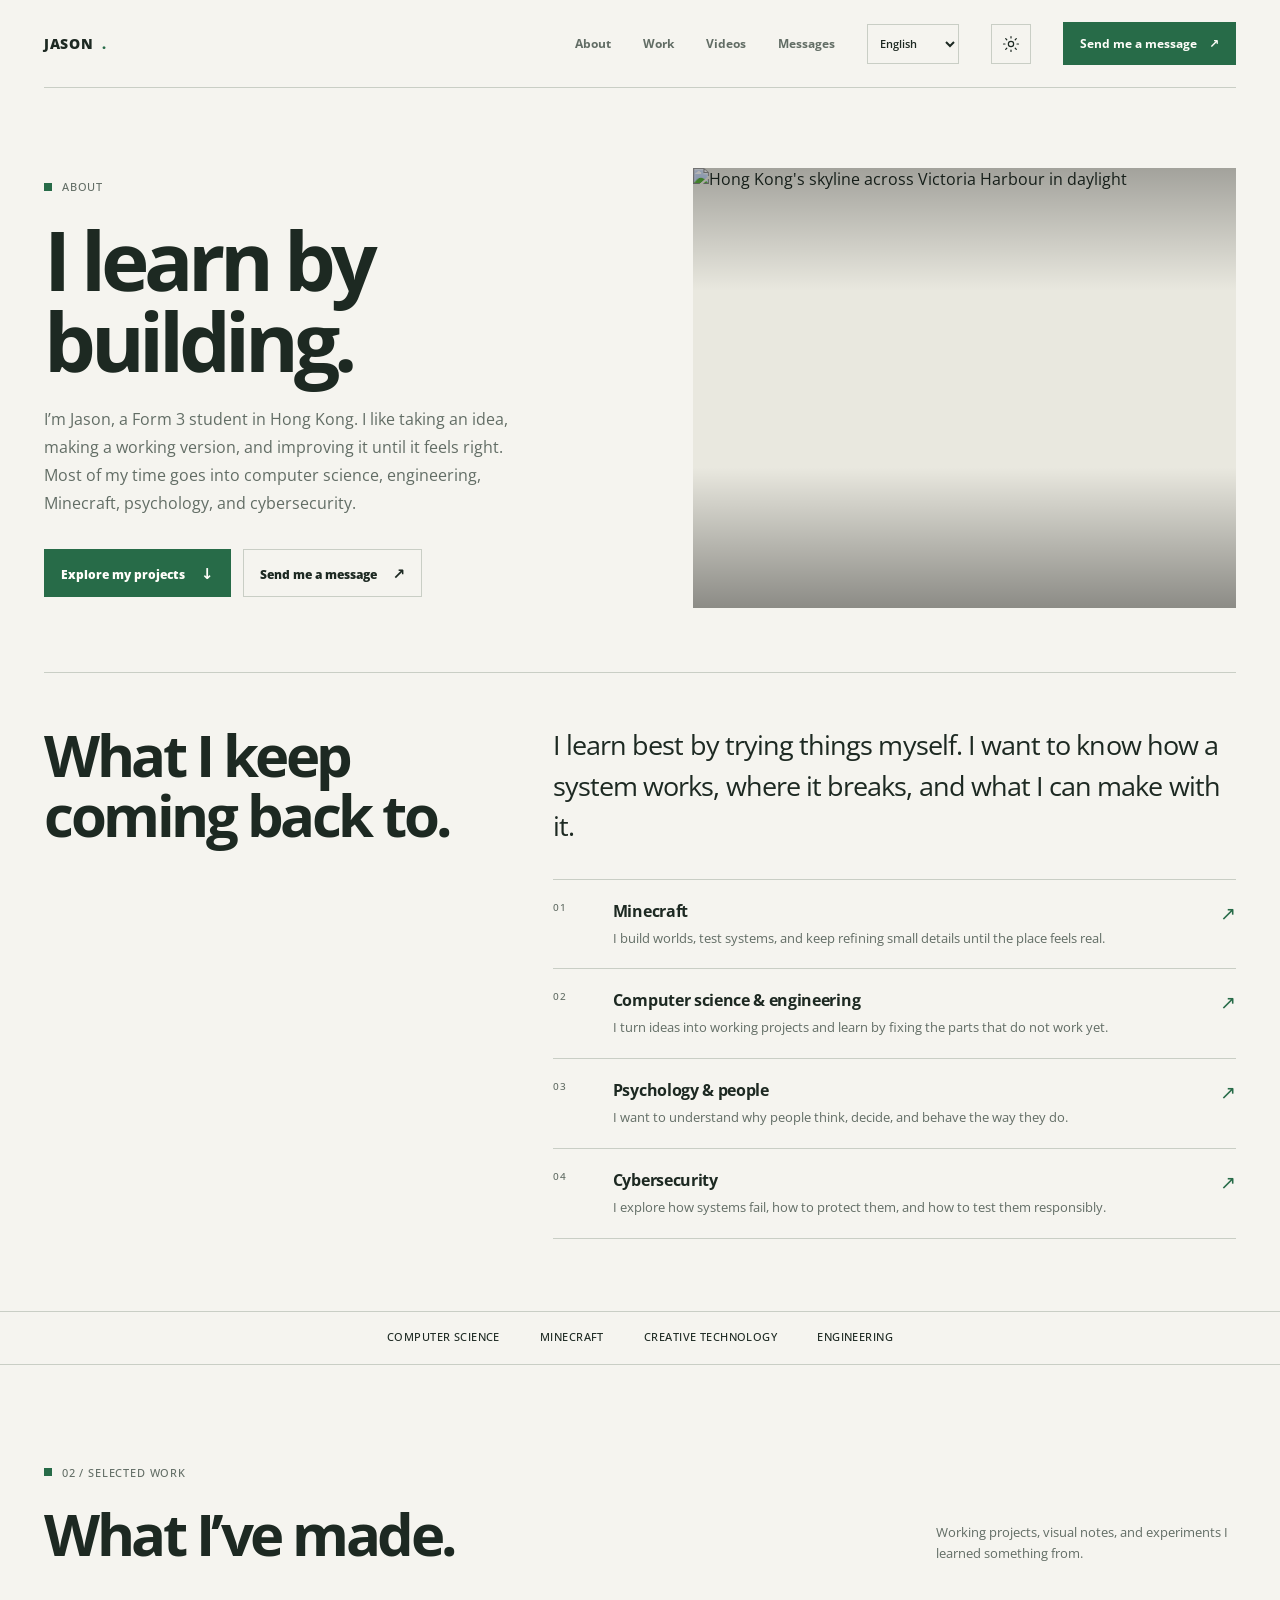
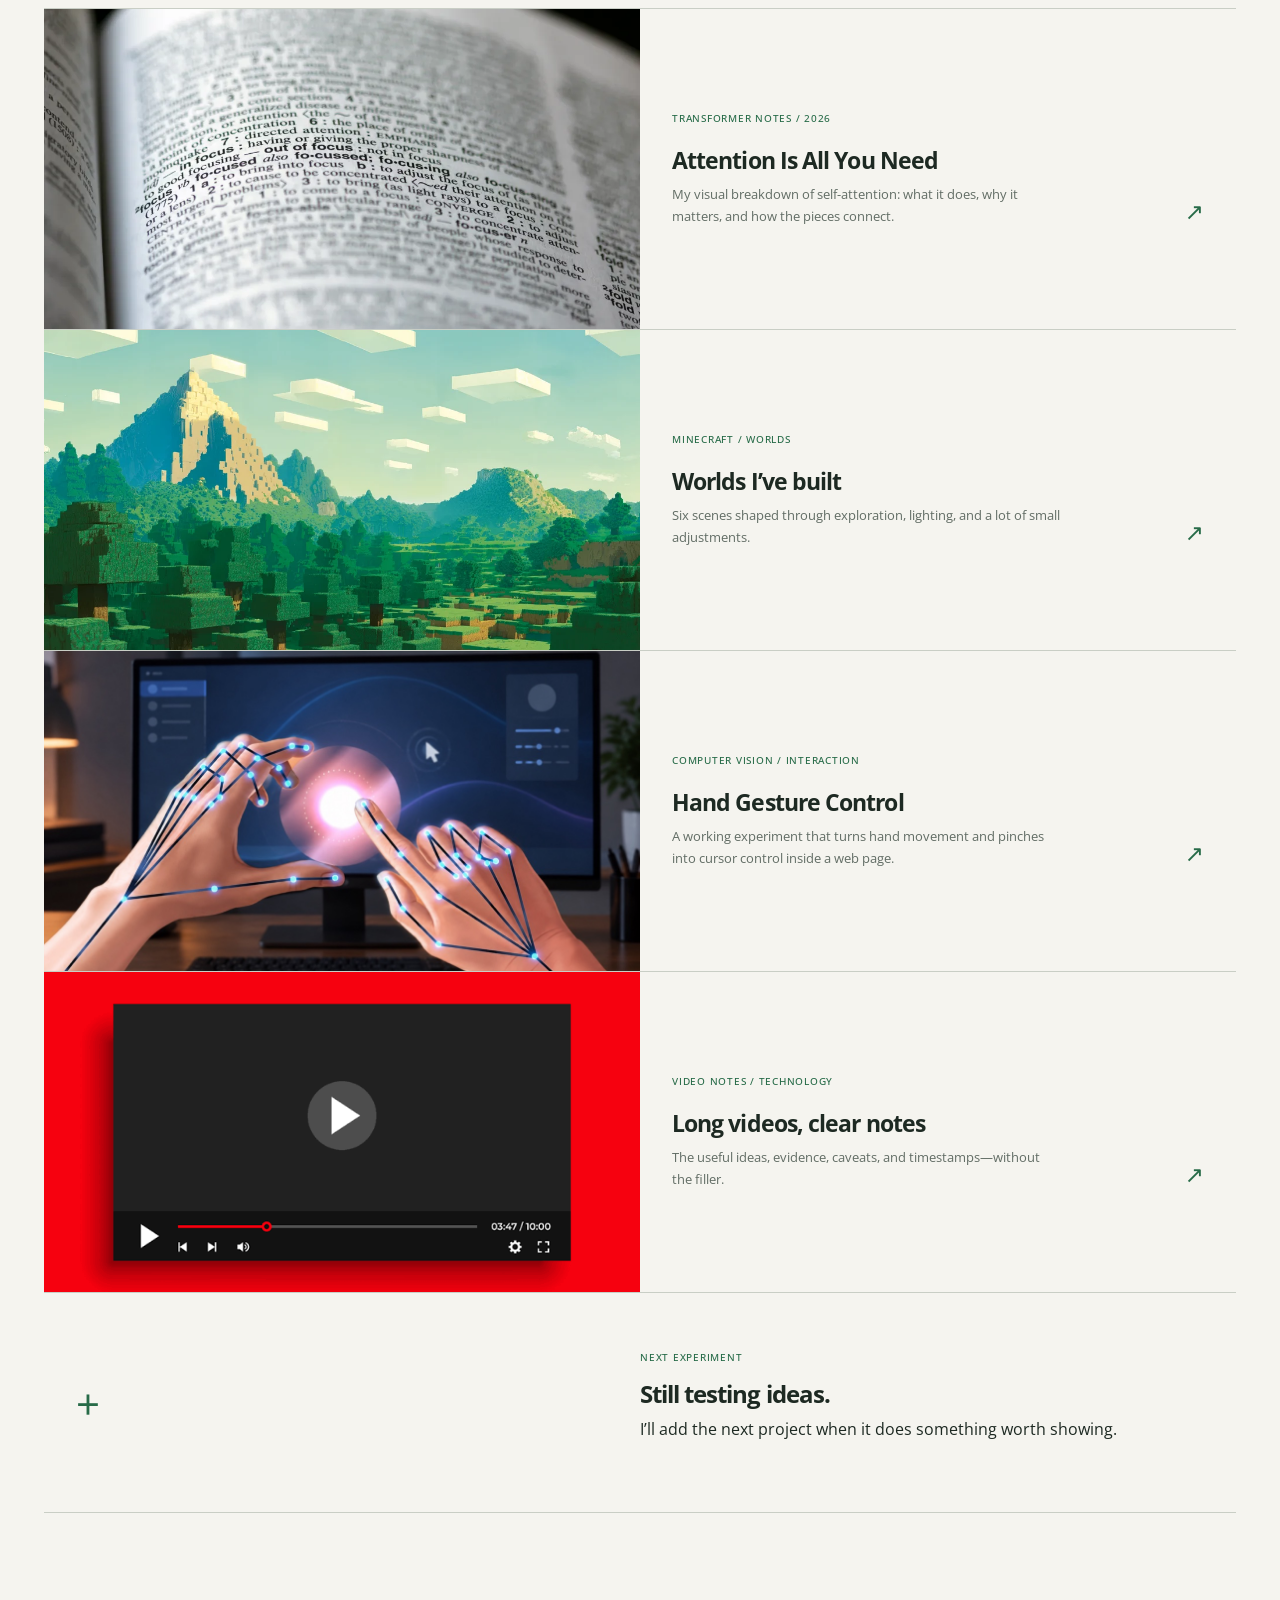
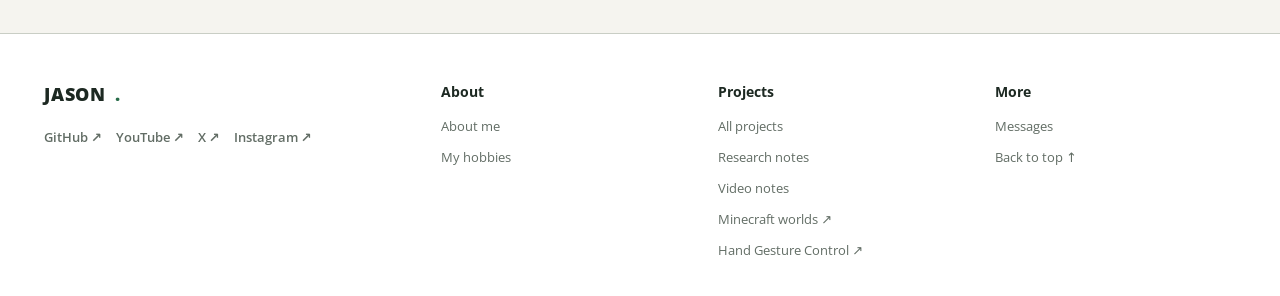
==== commit 8cf70cc8: "Publish portfolio and gesture space updates" ====
--- a/index.html
+++ b/index.html
@@ -96,7 +96,7 @@
             <div class="project-details"><p class="project-tag">COMPUTER VISION / INTERACTION</p><div><h3>Hand Gesture Control</h3><p>A working experiment that turns hand movement and pinches into cursor control inside a web page.</p></div><span aria-hidden="true">↗</span></div>
           </a>
           <a class="project-card project-link" href="videos.html" aria-label="Open Jason's video notes page">
-            <div class="project-visual video-project-visual"><img class="cover-photo" src="https://i.ytimg.com/vi/EDkrFdihxTY/maxresdefault.jpg" alt="Thumbnail for a video about AI and Bitcoin wallet security" loading="lazy" decoding="async" /></div>
+            <div class="project-visual video-project-visual"><img class="cover-photo" src="video-notes-player.png" alt="A video player with a red background and playback controls" loading="lazy" decoding="async" /></div>
             <div class="project-details"><p class="project-tag">VIDEO NOTES / TECHNOLOGY</p><div><h3>Long videos, clear notes</h3><p>The useful ideas, evidence, caveats, and timestamps—without the filler.</p></div><span aria-hidden="true">↗</span></div>
           </a>
           <article class="project-card add-card">
--- a/styles.css
+++ b/styles.css
@@ -404,3 +404,51 @@
   .video-summary-body { margin-top: 42px; }
   .two-column-list { columns: 1; }
 }
+
+/* Hand Gesture Control 3D experiment */
+.gesture-page { min-height: 100vh; }
+.section-number { margin: 0 0 18px; color: var(--accent); font-size: 10px; font-weight: 700; letter-spacing: .085em; text-transform: uppercase; }
+.gesture-hero { min-height: 470px; padding: 76px 0 70px; display: grid; grid-template-columns: 1.08fr .92fr; gap: 88px; align-items: center; }
+.gesture-intro h1 { max-width: 640px; margin-bottom: 24px; }
+.gesture-intro .hero-text { max-width: 570px; margin: 0; }
+.how-card { padding: 30px; border: 1px solid var(--line); background: var(--white); }
+.how-card h2, .scene-heading h2, .limits h2 { margin: 0; font-size: clamp(30px, 3.6vw, 46px); line-height: 1.04; letter-spacing: -.06em; }
+.how-card h2 { margin-bottom: 24px; font-size: clamp(28px, 3vw, 38px); }
+.how-card ol { margin: 0; padding: 0; list-style: none; border-top: 1px solid var(--line); }
+.how-card li { padding: 14px 0; display: grid; grid-template-columns: 34px 1fr; gap: 12px; border-bottom: 1px solid var(--line); }
+.how-card li > span { color: var(--muted); font-size: 10px; font-weight: 700; }
+.how-card strong { display: block; margin-bottom: 3px; font-size: 14px; }
+.how-card li p { margin: 0; color: var(--muted); font-size: 12px; line-height: 1.55; }
+.scene-section { padding: 50px 0 78px; border-top: 1px solid var(--line); }
+.scene-heading { margin-bottom: 22px; display: flex; align-items: end; justify-content: space-between; gap: 24px; }
+.scene-heading .section-number { margin-bottom: 10px; }
+.scene-tools { display: flex; align-items: center; gap: 22px; }
+.camera-state { display: inline-flex; align-items: center; gap: 9px; color: var(--muted); font-size: 12px; white-space: nowrap; }
+.camera-state i { width: 8px; height: 8px; background: #a34b42; }
+.camera-state i.is-active { background: var(--accent); }
+.control-button { width: auto; min-height: 44px; padding: 12px 16px; border: 1px solid var(--accent); border-radius: 0; background: var(--accent); color: var(--white); font-size: 12px; font-weight: 800; cursor: pointer; }
+.control-button span { margin-left: 14px; }
+.control-button:hover { background: transparent; color: var(--accent); }
+.control-button:disabled { opacity: .65; cursor: wait; }
+.scene-frame { position: relative; height: clamp(360px, 53vw, 650px); overflow: hidden; border: 1px solid var(--line); background: var(--paper-deep); isolation: isolate; }
+#scene { position: absolute; inset: 0; width: 100%; height: 100%; display: block; outline: none; touch-action: none; }
+.scene-overlay { position: absolute; z-index: 2; left: 20px; right: 20px; display: flex; align-items: center; justify-content: space-between; gap: 20px; color: var(--muted); font-size: 9px; font-weight: 700; letter-spacing: .08em; pointer-events: none; }
+.scene-overlay-top { top: 17px; }
+.scene-overlay-bottom { bottom: 17px; text-transform: uppercase; }
+.scene-overlay-bottom span:first-child { text-transform: none; font-size: 11px; font-weight: 500; letter-spacing: 0; }
+.scene-cursor { position: absolute; z-index: 3; width: 20px; height: 20px; border: 2px solid var(--accent); border-radius: 50%; box-shadow: 0 0 0 6px color-mix(in srgb, var(--accent) 16%, transparent); opacity: 0; transform: translate(-50%, -50%); pointer-events: none; transition: width .12s ease, height .12s ease, opacity .12s ease; }
+.scene-cursor.is-pinching { width: 14px; height: 14px; background: var(--accent); }
+.scene-empty { position: absolute; z-index: 1; inset: 0; display: flex; flex-direction: column; align-items: center; justify-content: center; gap: 12px; color: var(--muted); font-size: 12px; letter-spacing: .02em; pointer-events: none; transition: opacity .2s ease; }
+.scene-empty.is-hidden { opacity: 0; }
+.empty-cross { color: var(--accent); font-size: 38px; font-weight: 300; line-height: 1; }
+.scene-footer { padding-top: 15px; display: flex; align-items: center; justify-content: space-between; gap: 20px; }
+.privacy-note { margin: 0; color: var(--muted); font-size: 11px; }
+.clear-button { padding: 5px 0; border: 0; background: transparent; color: var(--muted); font-size: 11px; font-weight: 700; cursor: pointer; }
+.clear-button:hover { color: var(--accent); }
+.limits { padding: 72px 0 96px; display: grid; grid-template-columns: .45fr 1.55fr; gap: 72px; border-top: 1px solid var(--line); }
+.limits > div { max-width: 720px; }
+.limits p:last-child { max-width: 610px; margin: 20px 0 0; color: var(--muted); font-size: 15px; line-height: 1.75; }
+.tracking-video { position: fixed; left: -2px; top: -2px; width: 1px; height: 1px; opacity: 0; pointer-events: none; }
+@media (max-width: 900px) { .gesture-hero { min-height: 0; grid-template-columns: 1fr; gap: 38px; } .limits { grid-template-columns: 1fr; gap: 18px; } }
+@media (max-width: 760px) { .gesture-hero { padding: 58px 0; } .how-card { padding: 23px; } .scene-section { padding: 38px 0 60px; } .scene-heading { align-items: start; flex-direction: column; } .scene-tools { width: 100%; justify-content: space-between; } .scene-frame { height: 68vh; min-height: 390px; } .scene-overlay { left: 12px; right: 12px; font-size: 8px; } .scene-overlay-bottom { align-items: end; } .scene-overlay-bottom span:last-child { max-width: 45%; text-align: right; line-height: 1.5; } .scene-footer { align-items: start; } .limits { padding: 56px 0 72px; } }
+@media (prefers-reduced-motion: reduce) { .scene-empty { transition: none; } }
